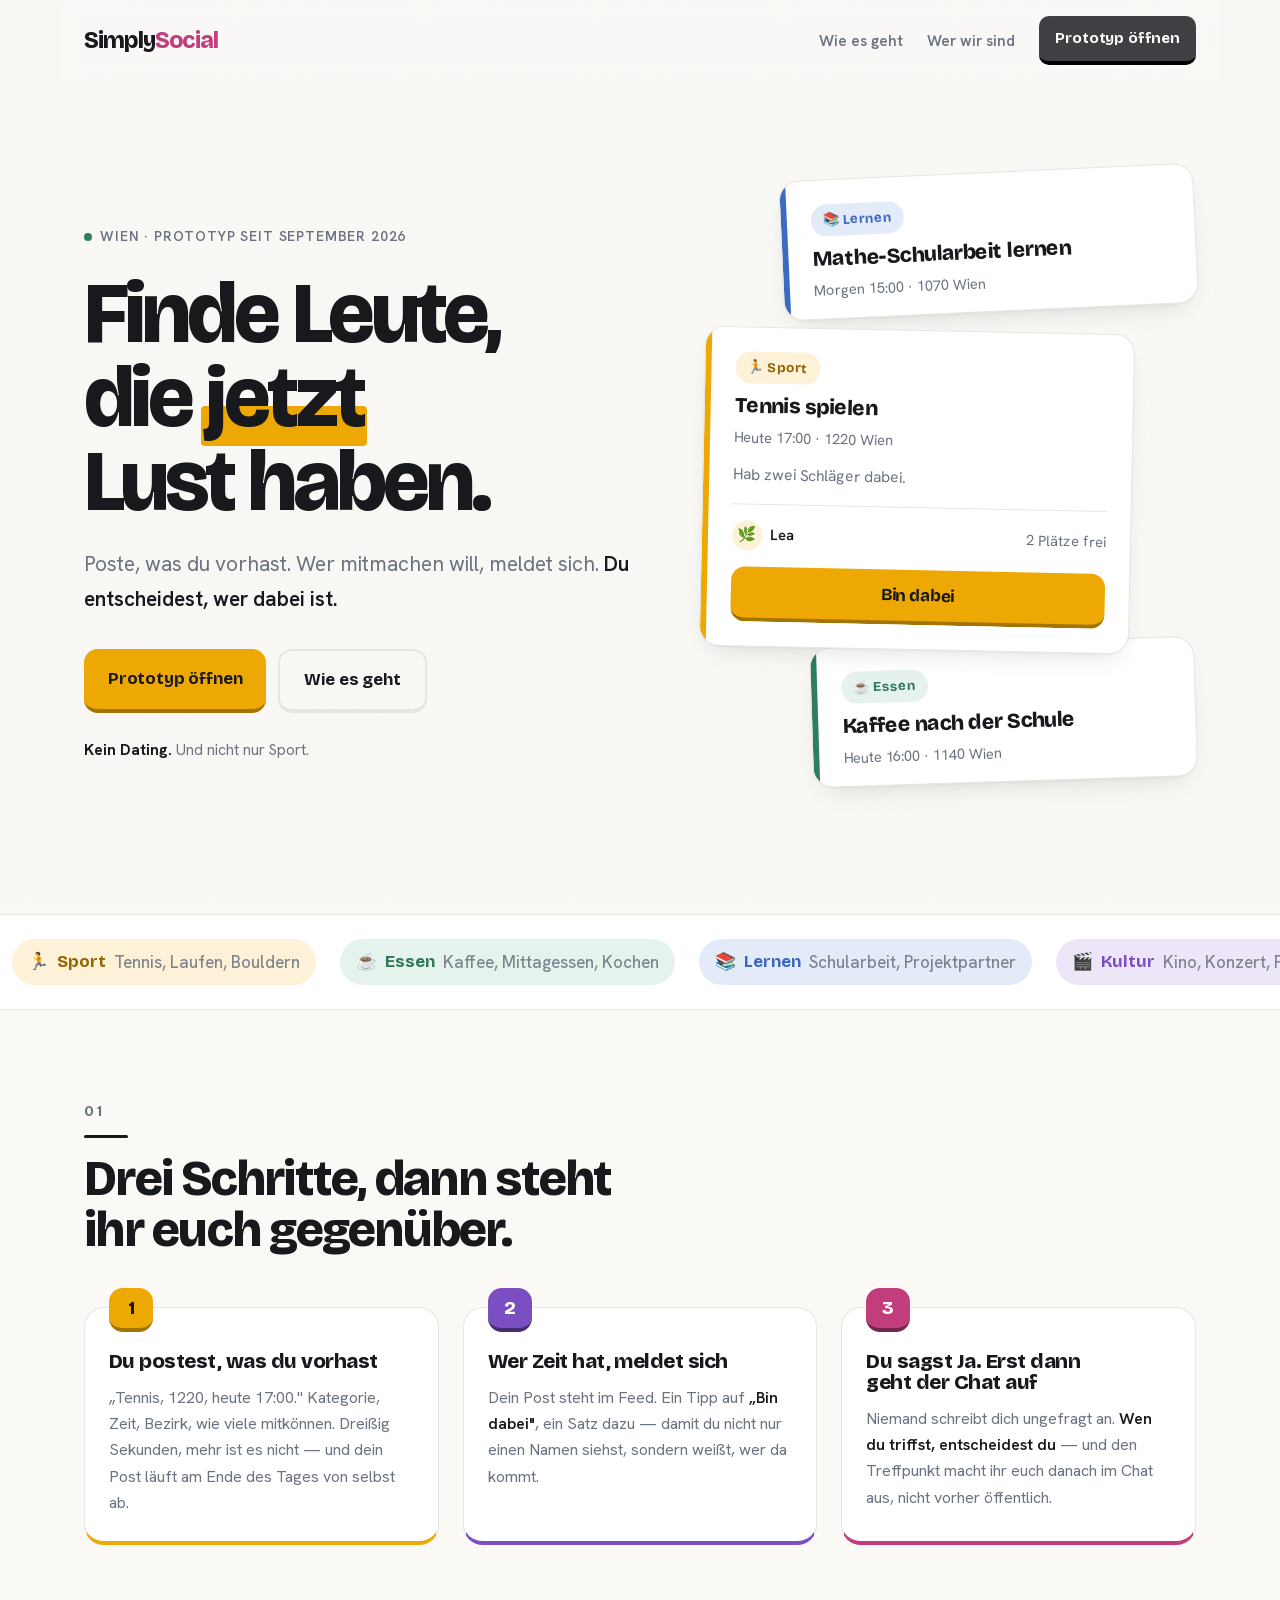
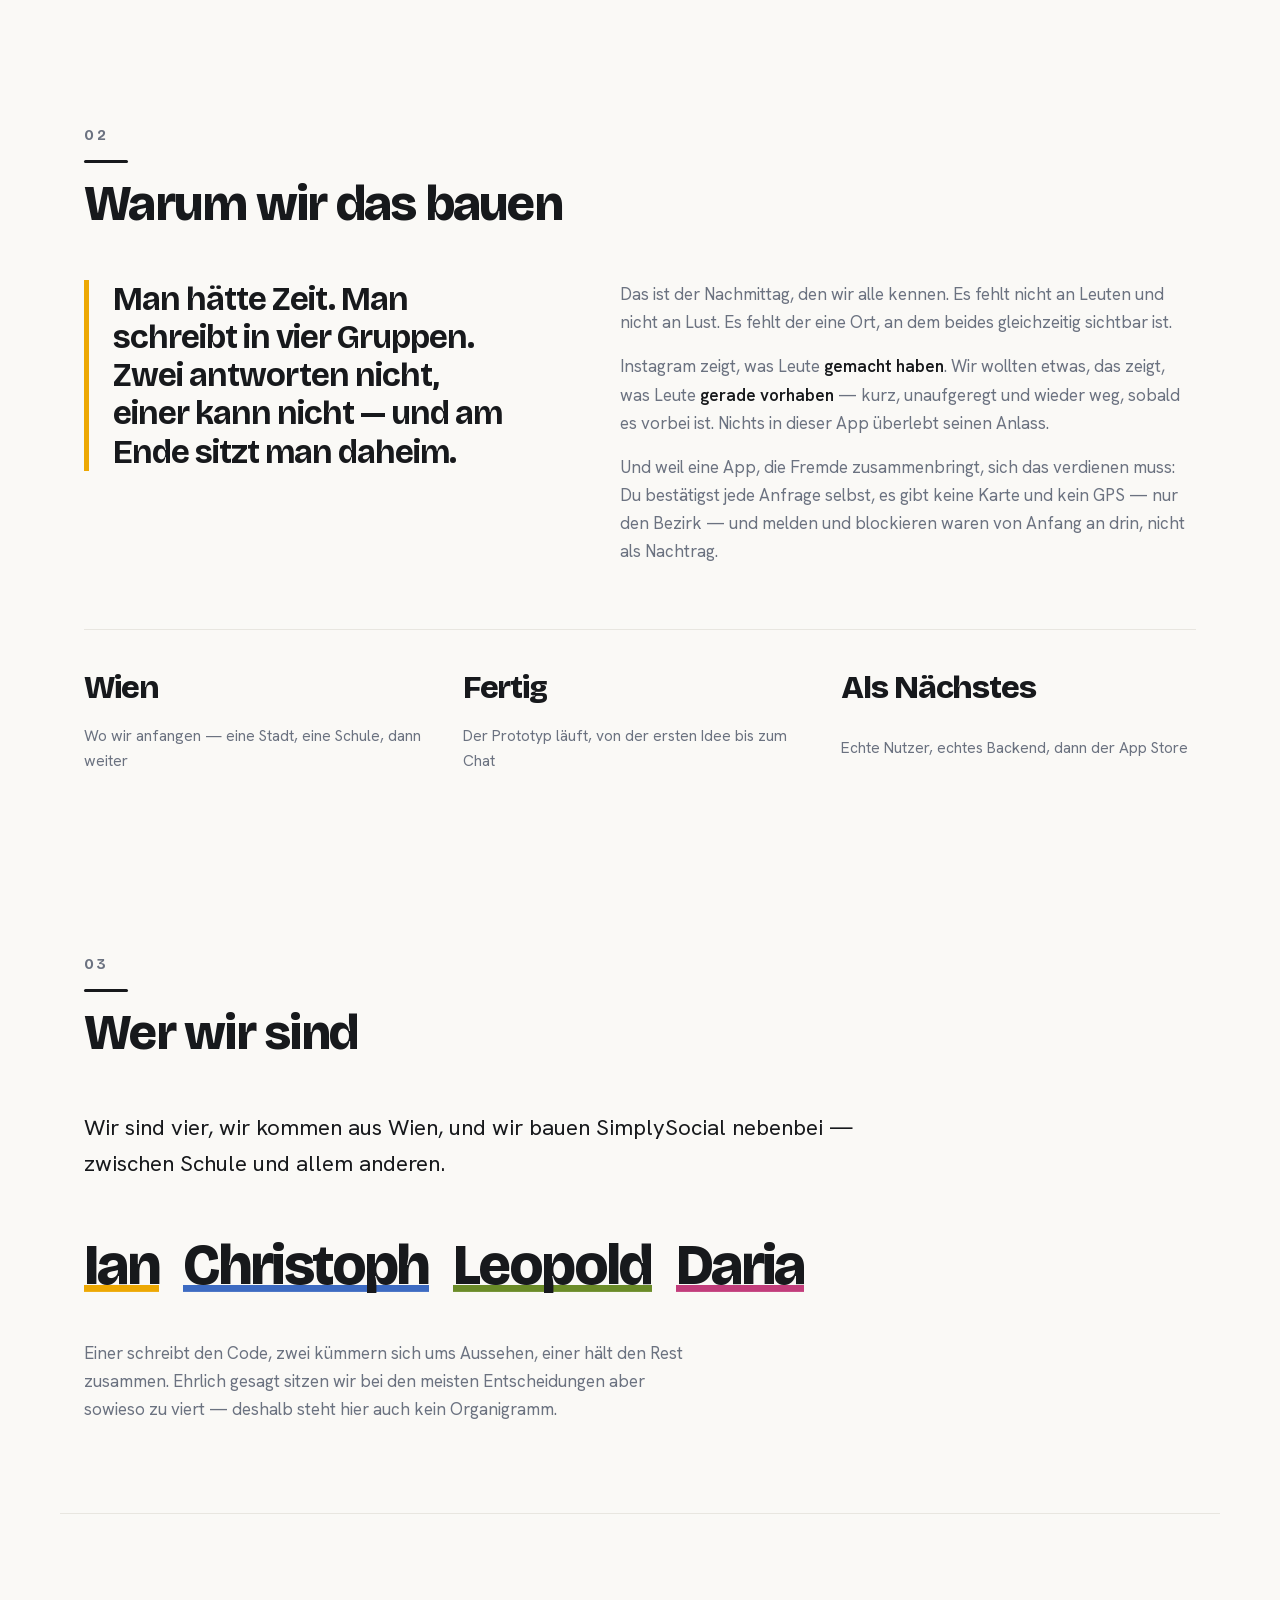
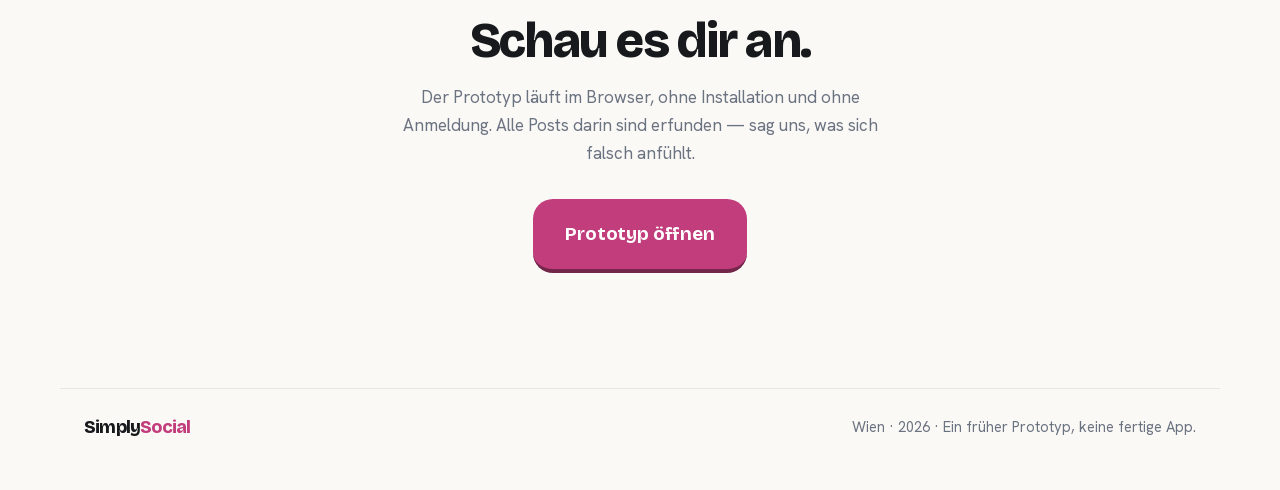
==== index.html @ d856c1b0 "Landing-Page — erste Fassung Kein Build: HTML, CSS, etwas JavaScript. Farben, Radien und der 4px-Tie" ====
<!doctype html>
<html lang="de">
<head>
<meta charset="utf-8">
<meta name="viewport" content="width=device-width, initial-scale=1">
<title>SimplySocial — Finde Leute, die jetzt Lust haben.</title>
<meta name="description" content="Poste, was du vorhast. Wer mitmachen will, meldet sich. Du entscheidest, wer dabei ist. Eine Treff-App für Wien. Kein Dating.">
<meta name="theme-color" content="#FAF9F6">

<meta property="og:type" content="website">
<meta property="og:title" content="SimplySocial — Finde Leute, die jetzt Lust haben.">
<meta property="og:description" content="Poste, was du vorhast. Wer mitmachen will, meldet sich. Du entscheidest, wer dabei ist. Eine Treff-App für Wien.">
<meta property="og:locale" content="de_AT">
<meta name="twitter:card" content="summary_large_image">

<!-- Setzt `.js`, BEVOR das Stylesheet greift. Alles, was sich zum Auftauchen erst
     versteckt, hängt an dieser Klasse — ohne JavaScript bleibt die Seite sichtbar,
     statt weiß zu sein. -->
<script>document.documentElement.className += ' js';</script>

<link rel="stylesheet" href="schriften.css">
<link rel="stylesheet" href="stil.css">
<link rel="preload" href="schriften/BricolageGrotesque-latin-400-800.woff2" as="font" type="font/woff2" crossorigin>
<link rel="preload" href="schriften/HankenGrotesk-latin-400-700.woff2" as="font" type="font/woff2" crossorigin>
<link rel="icon" href="data:image/svg+xml,<svg xmlns='http://www.w3.org/2000/svg' viewBox='0 0 32 32'><rect width='32' height='32' rx='8' fill='%23FAF9F6'/><circle cx='12' cy='16' r='6' fill='%23EDA803'/><circle cx='20' cy='16' r='6' fill='%23C23D7B' fill-opacity='.85'/></svg>">
</head>
<body>

<a class="sprung" href="#inhalt">Zum Inhalt springen</a>

<header class="kopf" id="kopf">
  <a class="wortmarke" href="#" aria-label="SimplySocial, zum Seitenanfang">
    <span class="wm-1">Simply</span><span class="wm-2">Social</span>
  </a>
  <nav class="kopf-nav" aria-label="Hauptnavigation">
    <a href="#ablauf">Wie&nbsp;es&nbsp;geht</a>
    <a href="#wir">Wer&nbsp;wir&nbsp;sind</a>
    <a class="knopf knopf-klein" href="https://ianfhorak-jpg.github.io/simplysocial/" data-farbe="accent">Prototyp öffnen</a>
  </nav>
</header>

<main id="inhalt">

<!-- ══ HERO ═════════════════════════════════════════════════════════════════ -->
<section class="hero">
  <div class="hero-text">
    <p class="augenbraue" data-auf="1">
      <span class="punkt" aria-hidden="true"></span> Wien · Prototyp seit September 2026
    </p>
    <h1 data-auf="2">
      Finde Leute,<br>
      die <em><span>jetzt</span></em><br>
      Lust haben.
    </h1>
    <p class="fuehrung" data-auf="3">
      Poste, was du vorhast. Wer mitmachen will, meldet sich.
      <strong>Du entscheidest, wer dabei ist.</strong>
    </p>
    <div class="hero-knoepfe" data-auf="4">
      <a class="knopf" href="https://ianfhorak-jpg.github.io/simplysocial/" data-farbe="sport">
        Prototyp öffnen
      </a>
      <a class="knopf knopf-leer" href="#ablauf">Wie es geht</a>
    </div>
    <p class="kein-dating" data-auf="5">
      <strong>Kein Dating.</strong> Und nicht nur Sport.
    </p>
  </div>

  <!-- Der Stapel rechts: echte Karten aus der App, nachgebaut.
       Die mittlere ist anfassbar — das ist der Moment, um den die ganze App gebaut ist. -->
  <div class="stapel" data-auf="3" aria-label="Beispiel-Posts aus der App">
    <article class="karte karte-hinten" data-kat="study" aria-hidden="true">
      <span class="streifen"></span>
      <div class="karte-inhalt">
        <span class="pille">📚 Lernen</span>
        <h3>Mathe-Schularbeit lernen</h3>
        <p class="meta">Morgen 15:00 · 1070 Wien</p>
      </div>
    </article>

    <article class="karte karte-mitte" data-kat="sport" id="spiel">
      <span class="streifen"></span>
      <div class="karte-inhalt">
        <span class="pille">🏃 Sport</span>
        <h3>Tennis spielen</h3>
        <p class="meta">Heute 17:00 · 1220 Wien</p>
        <p class="notiz">Hab zwei Schläger dabei.</p>
        <div class="karte-fuss">
          <span class="wer"><span class="avatar">🌿</span> Lea</span>
          <span class="plaetze">2 Plätze frei</span>
        </div>
        <button class="knopf knopf-voll" data-farbe="sport" id="dabei">
          Bin dabei
        </button>
        <p class="verabredet" id="verabredet" hidden>
          <span class="haken">🎉</span> Ihr seid verabredet.
        </p>
      </div>
    </article>

    <article class="karte karte-vorn" data-kat="food" aria-hidden="true">
      <span class="streifen"></span>
      <div class="karte-inhalt">
        <span class="pille">☕ Essen</span>
        <h3>Kaffee nach der Schule</h3>
        <p class="meta">Heute 16:00 · 1140 Wien</p>
      </div>
    </article>
  </div>
</section>

<!-- ══ KATEGORIEN ═══════════════════════════════════════════════════════════ -->
<section class="band" aria-label="Die sechs Kategorien">
  <div class="band-lauf">
    <ul class="band-liste"></ul>
    <ul class="band-liste" aria-hidden="true"></ul>
  </div>
</section>

<!-- ══ ABLAUF ═══════════════════════════════════════════════════════════════ -->
<section class="abschnitt" id="ablauf">
  <p class="nummer">01</p>
  <h2 class="reveal">Drei Schritte, dann steht ihr euch gegenüber.</h2>

  <ol class="schritte">
    <li class="schritt reveal" data-kat="sport">
      <span class="schritt-zahl">1</span>
      <h3>Du postest, was du vorhast</h3>
      <p>
        „Tennis, 1220, heute 17:00." Kategorie, Zeit, Bezirk, wie viele mitkönnen.
        Dreißig Sekunden, mehr ist es nicht — und dein Post läuft am Ende des Tages
        von selbst ab.
      </p>
    </li>
    <li class="schritt reveal" data-kat="culture">
      <span class="schritt-zahl">2</span>
      <h3>Wer Zeit hat, meldet sich</h3>
      <p>
        Dein Post steht im Feed. Ein Tipp auf <strong>„Bin dabei"</strong>, ein Satz
        dazu — damit du nicht nur einen Namen siehst, sondern weißt, wer da kommt.
      </p>
    </li>
    <li class="schritt reveal" data-kat="creative">
      <span class="schritt-zahl">3</span>
      <h3>Du sagst Ja. Erst dann geht der Chat auf</h3>
      <p>
        Niemand schreibt dich ungefragt an. <strong>Wen du triffst, entscheidest du</strong> —
        und den Treffpunkt macht ihr euch danach im Chat aus, nicht vorher öffentlich.
      </p>
    </li>
  </ol>
</section>

<!-- ══ WARUM ════════════════════════════════════════════════════════════════ -->
<section class="abschnitt abschnitt-warum" id="warum">
  <p class="nummer">02</p>
  <h2 class="reveal">Warum wir das bauen</h2>

  <div class="warum-raster">
    <blockquote class="zitat reveal">
      Man hätte Zeit. Man schreibt in vier Gruppen. Zwei antworten nicht, einer kann
      nicht — und am Ende sitzt man daheim.
    </blockquote>
    <div class="warum-text reveal">
      <p>
        Das ist der Nachmittag, den wir alle kennen. Es fehlt nicht an Leuten und
        nicht an Lust. Es fehlt der eine Ort, an dem beides gleichzeitig sichtbar ist.
      </p>
      <p>
        Instagram zeigt, was Leute <em>gemacht haben</em>. Wir wollten etwas, das zeigt,
        was Leute <em>gerade vorhaben</em> — kurz, unaufgeregt und wieder weg, sobald es
        vorbei ist. Nichts in dieser App überlebt seinen Anlass.
      </p>
      <p>
        Und weil eine App, die Fremde zusammenbringt, sich das verdienen muss:
        Du bestätigst jede Anfrage selbst, es gibt keine Karte und kein GPS —
        nur den Bezirk — und melden und blockieren waren von Anfang an drin,
        nicht als Nachtrag.
      </p>
    </div>
  </div>

  <ul class="stand">
    <li class="reveal"><span class="stand-wert">Wien</span><span class="stand-was">Wo wir anfangen — eine Stadt, eine Schule, dann weiter</span></li>
    <li class="reveal"><span class="stand-wert">Fertig</span><span class="stand-was">Der Prototyp läuft, von der ersten Idee bis zum Chat</span></li>
    <li class="reveal"><span class="stand-wert">Als&nbsp;Nächstes</span><span class="stand-was">Echte Nutzer, echtes Backend, dann der App&nbsp;Store</span></li>
  </ul>
</section>

<!-- ══ WIR ══════════════════════════════════════════════════════════════════ -->
<section class="abschnitt" id="wir">
  <p class="nummer">03</p>
  <h2 class="reveal">Wer wir sind</h2>

  <p class="wir-satz reveal">
    Wir sind vier, wir kommen aus Wien, und wir bauen SimplySocial nebenbei —
    zwischen Schule und allem anderen.
  </p>

  <ul class="namen">
    <li class="reveal" data-kat="sport"><span>Ian</span></li>
    <li class="reveal" data-kat="study"><span>Christoph</span></li>
    <li class="reveal" data-kat="outdoor"><span>Leopold</span></li>
    <li class="reveal" data-kat="creative"><span>Daria</span></li>
  </ul>

  <p class="wir-nach reveal">
    Einer schreibt den Code, zwei kümmern sich ums Aussehen, einer hält den Rest
    zusammen. Ehrlich gesagt sitzen wir bei den meisten Entscheidungen aber sowieso
    zu viert — deshalb steht hier auch kein Organigramm.
  </p>
</section>

<!-- ══ SCHLUSS ══════════════════════════════════════════════════════════════ -->
<section class="schluss">
  <h2 class="reveal">Schau es dir an.</h2>
  <p class="reveal">
    Der Prototyp läuft im Browser, ohne Installation und ohne Anmeldung.
    Alle Posts darin sind erfunden — sag uns, was sich falsch anfühlt.
  </p>
  <a class="knopf knopf-gross reveal" href="https://ianfhorak-jpg.github.io/simplysocial/" data-farbe="creative">
    Prototyp öffnen
  </a>
</section>

</main>

<footer class="fuss">
  <span class="wortmarke wortmarke-klein">
    <span class="wm-1">Simply</span><span class="wm-2">Social</span>
  </span>
  <p>Wien · 2026 · Ein früher Prototyp, keine fertige App.</p>
</footer>

<div class="konfetti-buehne" id="konfetti" aria-hidden="true"></div>

<script src="seite.js"></script>
</body>
</html>
---- schriften.css ----
/* Selbst gehostet, nicht von Google geladen.
   Wer Google Fonts direkt einbindet, schickt die IP-Adresse jedes Besuchers an
   Google. In der EU ist das ein DSGVO-Problem (LG München, Urteil 2022) — und
   ausgerechnet dieses Projekt führt die DSGVO als offenen Punkt
   (_FUER_IAN/OFFENE_SACHEN.md, Punkt 1). Es wäre schräg, auf der Seite, die das
   Projekt vorstellt, dagegen zu verstoßen.

   Beides Variable Fonts: EINE Datei deckt alle Gewichte von 400 bis 800 ab.
   Vier statische Schnitte wären mehr Bytes und mehr Anfragen.
   Erzeugt aus der Google-Fonts-API, nur latin + latin-ext. */

/* latin-ext */
@font-face {
  font-family: 'Bricolage Grotesque';
  font-style: normal;
  font-weight: 400 800;
  font-stretch: 100%;
  font-display: swap;
  src: url(schriften/BricolageGrotesque-latin-ext-400-800.woff2) format('woff2');
  unicode-range: U+0100-02BA, U+02BD-02C5, U+02C7-02CC, U+02CE-02D7, U+02DD-02FF, U+0304, U+0308, U+0329, U+1D00-1DBF, U+1E00-1E9F, U+1EF2-1EFF, U+2020, U+20A0-20AB, U+20AD-20C0, U+2113, U+2C60-2C7F, U+A720-A7FF;
}

/* latin */
@font-face {
  font-family: 'Bricolage Grotesque';
  font-style: normal;
  font-weight: 400 800;
  font-stretch: 100%;
  font-display: swap;
  src: url(schriften/BricolageGrotesque-latin-400-800.woff2) format('woff2');
  unicode-range: U+0000-00FF, U+0131, U+0152-0153, U+02BB-02BC, U+02C6, U+02DA, U+02DC, U+0304, U+0308, U+0329, U+2000-206F, U+20AC, U+2122, U+2191, U+2193, U+2212, U+2215, U+FEFF, U+FFFD;
}

/* latin-ext */
@font-face {
  font-family: 'Hanken Grotesk';
  font-style: normal;
  font-weight: 400 700;
  font-display: swap;
  src: url(schriften/HankenGrotesk-latin-ext-400-700.woff2) format('woff2');
  unicode-range: U+0100-02BA, U+02BD-02C5, U+02C7-02CC, U+02CE-02D7, U+02DD-02FF, U+0304, U+0308, U+0329, U+1D00-1DBF, U+1E00-1E9F, U+1EF2-1EFF, U+2020, U+20A0-20AB, U+20AD-20C0, U+2113, U+2C60-2C7F, U+A720-A7FF;
}

/* latin */
@font-face {
  font-family: 'Hanken Grotesk';
  font-style: normal;
  font-weight: 400 700;
  font-display: swap;
  src: url(schriften/HankenGrotesk-latin-400-700.woff2) format('woff2');
  unicode-range: U+0000-00FF, U+0131, U+0152-0153, U+02BB-02BC, U+02C6, U+02DA, U+02DC, U+0304, U+0308, U+0329, U+2000-206F, U+20AC, U+2122, U+2191, U+2193, U+2212, U+2215, U+FEFF, U+FFFD;
}
---- stil.css ----
/* ═══════════════════════════════════════════════════════════════════════════
   SimplySocial — Landing-Page

   Die Werte hier sind nicht neu erfunden, sondern aus der App übernommen:
   simplysocial/src/theme/colors.ts, spacing.ts und der Konstante DEPTH.
   Wenn dort etwas umgestellt wird, gehört es hier nachgezogen — sonst driften
   Seite und App auseinander, und man merkt es erst, wenn beides nebeneinander
   auf einem Schirm liegt.

   Die einzige bewusste Abweichung ist die Schrift: Die App benutzt die
   Systemschrift (Platzhalter, siehe theme/type.ts), die Seite eine echte
   Display-Schrift. Wenn die App eine bekommt, ist Bricolage Grotesque der
   naheliegende Kandidat — dann stimmt auch das wieder überein.
   ═══════════════════════════════════════════════════════════════════════════ */

:root {
  /* Grundfläche — theme/colors.ts */
  --bg:       #FAF9F6;   /* Papierweiß, nicht Reinweiß */
  --surface:  #FFFFFF;
  --ink:      #17191C;
  --ink-soft: #6B7280;
  --line:     #E8E6E0;

  /* Neutrale Aktionsfarbe */
  --accent-base: #3E4043;
  --accent-deep: #000000;

  /* Abstände — theme/spacing.ts, alles ein Vielfaches von 4 */
  --xs: 4px;  --sm: 8px;  --md: 12px; --lg: 16px;
  --xl: 24px; --xxl: 32px; --xxxl: 48px;

  /* Radien */
  --r-sm: 10px; --r-md: 14px; --r-lg: 20px; --r-xl: 28px; --r-pill: 999px;

  /* Die Signatur der App: der harte Rand unten am Knopf */
  --tiefe: 4px;

  --breite: 1160px;
  --mass: 62ch;               /* Lesebreite für Fließtext */

  --display: 'Bricolage Grotesque', 'Trebuchet MS', sans-serif;
  --body: 'Hanken Grotesk', 'Segoe UI', sans-serif;

  --ease: cubic-bezier(.2, .7, .3, 1);
}

/* Die sechs Kategoriefarben. Fünf Werte je Farbe, exakt wie in der App:
   base (Fläche) · soft (helle Pille) · deep (Umriss + Tiefenrand) ·
   onBase / onSoft (die Textfarben darauf, gemessen auf mindestens 4,5:1). */
[data-kat="sport"],    [data-farbe="sport"]    { --base:#EDA803; --soft:#FDF2D8; --deep:#A47402; --on-base:#17191C; --on-soft:#916602; }
[data-kat="food"],     [data-farbe="food"]     { --base:#2E7D5B; --soft:#E6F2EC; --deep:#1B4A36; --on-base:#FFFFFF; --on-soft:#2D7958; }
[data-kat="study"],    [data-farbe="study"]    { --base:#3D6BC2; --soft:#E4EBF8; --deep:#243F72; --on-base:#FFFFFF; --on-soft:#3B68BC; }
[data-kat="culture"],  [data-farbe="culture"]  { --base:#7B4FC2; --soft:#EDE6F8; --deep:#462D6F; --on-base:#FFFFFF; --on-soft:#7B4FC2; }
[data-kat="outdoor"],  [data-farbe="outdoor"]  { --base:#6B8C28; --soft:#EEF4E0; --deep:#435819; --on-base:#FFFFFF; --on-soft:#5B7722; }
[data-kat="creative"], [data-farbe="creative"] { --base:#C23D7B; --soft:#F8E4EF; --deep:#74254A; --on-base:#FFFFFF; --on-soft:#B63974; }
[data-farbe="accent"]                          { --base:#3E4043; --soft:#EFEEEA; --deep:#000000; --on-base:#FFFFFF; --on-soft:#3E4043; }

/* ── Grundlage ───────────────────────────────────────────────────────────── */

*, *::before, *::after { box-sizing: border-box; }

html { -webkit-text-size-adjust: 100%; scroll-behavior: smooth; }
@media (prefers-reduced-motion: reduce) { html { scroll-behavior: auto; } }

body {
  margin: 0;
  background: var(--bg);
  color: var(--ink);
  font-family: var(--body);
  font-size: 17px;
  line-height: 1.65;
  font-weight: 400;
  -webkit-font-smoothing: antialiased;
  overflow-x: hidden;
}

/* Papierkorn. Die App nennt ihren Hintergrund „Papierweiß, nicht Reinweiß:
   nimmt dem Screen die Härte" — am großen Schirm braucht es dafür etwas mehr
   als nur den Farbwert, sonst ist es einfach eine helle Fläche. */
body::before {
  content: '';
  position: fixed;
  inset: 0;
  z-index: 1;
  pointer-events: none;
  opacity: .045;
  background-image: url("data:image/svg+xml,%3Csvg xmlns='http://www.w3.org/2000/svg' width='180' height='180'%3E%3Cfilter id='n'%3E%3CfeTurbulence type='fractalNoise' baseFrequency='.85' numOctaves='3'/%3E%3C/filter%3E%3Crect width='180' height='180' filter='url(%23n)'/%3E%3C/svg%3E");
}

h1, h2, h3 {
  font-family: var(--display);
  font-weight: 800;
  letter-spacing: -.035em;
  line-height: 1.02;
  margin: 0;
  text-wrap: balance;
}
p { margin: 0; }
a { color: inherit; }

::selection { background: #FDF2D8; color: var(--ink); }

:focus-visible {
  outline: 3px solid var(--ink);
  outline-offset: 3px;
  border-radius: var(--xs);
}

.sprung {
  position: absolute; left: var(--lg); top: -100px; z-index: 100;
  background: var(--ink); color: var(--bg);
  padding: var(--md) var(--lg); border-radius: var(--r-md);
  font-family: var(--display); font-weight: 700; text-decoration: none;
  transition: top .2s var(--ease);
}
.sprung:focus { top: var(--lg); }

/* ── Der Knopf mit Tiefe ─────────────────────────────────────────────────────
   Die Signatur der App. Beim Drücken wandert er um genau die Randstärke nach
   unten und der Rand verschwindet — dadurch wirkt er körperlich heruntergedrückt
   statt nur eingefärbt. `deep` liegt mindestens 2,0:1 gegen `base`, sonst sieht
   man die Tiefe gar nicht. */

.knopf {
  --f-base: var(--base, var(--accent-base));
  --f-deep: var(--deep, var(--accent-deep));
  display: inline-flex;
  align-items: center;
  justify-content: center;
  gap: var(--sm);
  padding: 15px var(--xl);
  background: var(--f-base);
  color: var(--on-base, #fff);
  border: 0;
  border-bottom: var(--tiefe) solid var(--f-deep);
  border-radius: var(--r-md);
  font-family: var(--display);
  font-size: 1.0625rem;
  font-weight: 700;
  letter-spacing: -.01em;
  text-decoration: none;
  cursor: pointer;
  transition: transform .12s var(--ease), border-bottom-width .12s var(--ease), filter .18s var(--ease);
}
.knopf:hover { filter: brightness(1.06); }
.knopf:active {
  transform: translateY(var(--tiefe));
  border-bottom-width: 0;
}

.knopf-klein { padding: 10px var(--lg); font-size: .95rem; border-radius: var(--r-sm); }
.knopf-gross { padding: 19px var(--xxl); font-size: 1.2rem; border-radius: var(--r-lg); }

/* Der zweite Knopf hat keine Fläche — sonst kämpfen zwei volle Knöpfe
   nebeneinander um dieselbe Aufmerksamkeit und man klickt keinen. */
.knopf-leer {
  background: transparent;
  color: var(--ink);
  border: 2px solid var(--line);
  border-bottom: var(--tiefe) solid var(--line);
}
.knopf-leer:hover { border-color: var(--ink-soft); border-bottom-color: var(--ink-soft); filter: none; }

/* ── Kopf ────────────────────────────────────────────────────────────────── */

.kopf {
  position: sticky; top: 0; z-index: 20;
  display: flex; align-items: center; justify-content: space-between; gap: var(--lg);
  max-width: var(--breite); margin: 0 auto;
  padding: var(--lg) var(--xl);
  background: color-mix(in srgb, var(--bg) 88%, transparent);
  backdrop-filter: blur(10px);
  border-bottom: 1px solid transparent;
  transition: border-color .25s var(--ease);
}
.kopf.geklebt { border-bottom-color: var(--line); }

.wortmarke {
  font-family: var(--display);
  font-weight: 800;
  font-size: 1.45rem;
  letter-spacing: -.045em;
  text-decoration: none;
  white-space: nowrap;
}
.wm-1 { color: var(--ink); }
.wm-2 { color: #C23D7B; }

.kopf-nav { display: flex; align-items: center; gap: var(--xl); }
.kopf-nav > a:not(.knopf) {
  font-weight: 600; font-size: .97rem; text-decoration: none; color: var(--ink-soft);
  transition: color .18s var(--ease);
}
.kopf-nav > a:not(.knopf):hover { color: var(--ink); }
@media (max-width: 700px) { .kopf-nav > a:not(.knopf) { display: none; } }

/* ── Hero ────────────────────────────────────────────────────────────────── */

.hero {
  position: relative; z-index: 2;
  max-width: var(--breite); margin: 0 auto;
  padding: clamp(var(--xxl), 7vw, 96px) var(--xl) clamp(64px, 8vw, 120px);
  display: grid;
  grid-template-columns: minmax(0, 1.05fr) minmax(0, .95fr);
  gap: clamp(var(--xxl), 6vw, 72px);
  align-items: center;
}
@media (max-width: 940px) { .hero { grid-template-columns: 1fr; } }

.augenbraue {
  display: inline-flex; align-items: center; gap: var(--sm);
  font-size: .87rem; font-weight: 600; letter-spacing: .06em; text-transform: uppercase;
  color: var(--ink-soft);
  margin-bottom: var(--xl);
}
.punkt {
  width: 8px; height: 8px; border-radius: var(--r-pill); background: #2E7D5B;
  box-shadow: 0 0 0 0 rgba(46,125,91,.55);
  animation: puls 2.6s ease-out infinite;
}
@keyframes puls {
  0%   { box-shadow: 0 0 0 0 rgba(46,125,91,.5); }
  70%  { box-shadow: 0 0 0 9px rgba(46,125,91,0); }
  100% { box-shadow: 0 0 0 0 rgba(46,125,91,0); }
}

.hero h1 {
  font-size: clamp(2.9rem, 8.2vw, 5.4rem);
  line-height: .97;
  letter-spacing: -.045em;
  margin-bottom: var(--xl);
}
/* Das „jetzt" ist das Wort, um das sich die ganze App dreht — es bekommt als
   einziges eine Auszeichnung, und zwar den gelben Marker der Kategorie Sport. */
.hero h1 em {
  font-style: normal;
  position: relative;
  white-space: nowrap;
}
.hero h1 em > span { position: relative; z-index: 1; }
.hero h1 em::after {
  content: '';
  position: absolute; left: -.05em; right: -.05em; bottom: .04em;
  height: .46em;
  background: #EDA803;
  border-radius: 4px;
  transform: scaleX(0);
  transform-origin: left;
  animation: marker .75s var(--ease) 1.05s forwards;
}
@keyframes marker { to { transform: scaleX(1); } }

.fuehrung {
  font-size: clamp(1.1rem, 1.9vw, 1.32rem);
  color: var(--ink-soft);
  max-width: 46ch;
  margin-bottom: var(--xxl);
}
.fuehrung strong { color: var(--ink); font-weight: 600; }

.hero-knoepfe { display: flex; flex-wrap: wrap; gap: var(--md); margin-bottom: var(--xl); }

.kein-dating { font-size: .97rem; color: var(--ink-soft); }
.kein-dating strong { color: var(--ink); font-weight: 700; }

/* ── Der Kartenstapel ────────────────────────────────────────────────────── */

.stapel { position: relative; min-height: 480px; }
@media (max-width: 940px) { .stapel { min-height: 0; } }

.karte {
  display: flex;
  background: var(--surface);
  border: 1px solid var(--line);
  border-radius: var(--r-lg);
  overflow: hidden;
  box-shadow: 0 1px 2px rgba(23,25,28,.04), 0 12px 28px -14px rgba(23,25,28,.18);
}
/* Der Farbstreifen links ist das EINZIGE, was die Kategorie an der Karte
   einfärbt — genau wie in der App. Eine ganz eingefärbte Karte gäbe bei
   mehreren untereinander einen Flickenteppich. */
.streifen { width: 6px; flex: 0 0 6px; background: var(--base); }
.karte-inhalt { flex: 1; min-width: 0; padding: var(--xl); }

.pille {
  display: inline-block;
  padding: 5px var(--md);
  background: var(--soft);
  color: var(--on-soft);
  border-radius: var(--r-pill);
  font-family: var(--display);
  font-size: .84rem;
  font-weight: 700;
  margin-bottom: var(--md);
}
.karte h3 { font-size: 1.32rem; letter-spacing: -.025em; margin-bottom: var(--sm); }
.karte .meta { font-size: .92rem; color: var(--ink-soft); }
.karte .notiz { font-size: .97rem; color: var(--ink-soft); margin-top: var(--md); }

.karte-fuss {
  display: flex; align-items: center; justify-content: space-between; gap: var(--md);
  margin-top: var(--lg); padding-top: var(--lg);
  border-top: 1px solid var(--line);
  font-size: .92rem;
}
.wer { display: inline-flex; align-items: center; gap: var(--sm); font-weight: 600; }
.avatar {
  display: inline-grid; place-items: center;
  width: 30px; height: 30px; border-radius: var(--r-pill);
  background: var(--soft); font-size: .95rem;
}
.plaetze { color: var(--ink-soft); }

.knopf-voll { width: 100%; margin-top: var(--lg); }

.verabredet {
  margin-top: var(--lg);
  padding: var(--md) var(--lg);
  background: var(--soft);
  color: var(--on-soft);
  border-radius: var(--r-md);
  font-family: var(--display);
  font-weight: 700;
  text-align: center;
  animation: auftauchen .45s var(--ease) both;
}
.haken { font-style: normal; }

/* Der Fächer. Auf schmalen Schirmen fällt er weg — dort steht nur die Karte,
   die man anfassen kann. Drei gestapelte Karten am Handy sind Deko, die scrollt. */
/* Der Fächer. Die beiden Nebenkarten sind Deko — aber Deko, die man LESEN können
   muss, sonst wirkt sie wie ein Darstellungsfehler. Deshalb sind sie so gesetzt,
   dass ihr Titel VOLLSTÄNDIG über bzw. unter der Hauptkarte steht und nur ihr
   unterer bzw. oberer Rand dahinter verschwindet. Beim ersten Versuch lagen sie
   übereinander und die Überschrift „Mathe-Schularbeit lernen" war mittendurch
   geschnitten — im Browser sofort zu sehen, im Code nicht. */
@media (min-width: 941px) {
  .stapel { min-height: 640px; }
  .karte-hinten, .karte-mitte, .karte-vorn { position: absolute; }
  .karte-hinten {
    top: 0; left: 16%; right: 0;
    transform: rotate(-2.6deg);
    z-index: 1;
  }
  .karte-mitte { top: 158px; left: 0; right: 13%; transform: rotate(1.2deg); z-index: 3; }
  /* 470px ist gemessen, nicht geschätzt: Die Mittelkarte endet 486px unter der
     Oberkante des Stapels, und die Pille der vorderen Karte sitzt 34px unter deren
     Oberkante. Alles darüber schneidet sie an — eine halbe Pille sieht kaputt aus. */
  .karte-vorn {
    top: 470px; left: 22%; right: 0;
    transform: rotate(-1.8deg);
    z-index: 2;
  }
  .karte-hinten, .karte-vorn { transition: transform .5s var(--ease); }
  .karte-hinten .karte-inhalt, .karte-vorn .karte-inhalt { padding-bottom: var(--lg); }
  .stapel:hover .karte-hinten { transform: rotate(-4deg) translateY(-10px); }
  .stapel:hover .karte-vorn   { transform: rotate(-3deg) translateY(10px); }
}
@media (max-width: 940px) {
  .karte-hinten, .karte-vorn { display: none; }
  .karte-mitte { max-width: 460px; }
}

/* ── Das Farbband ────────────────────────────────────────────────────────── */

.band {
  position: relative; z-index: 2;
  border-top: 1px solid var(--line);
  border-bottom: 1px solid var(--line);
  background: var(--surface);
  padding: var(--xl) 0;
  overflow: hidden;
  --lauf: 46s;
}
.band-lauf { display: flex; width: max-content; animation: lauf var(--lauf) linear infinite; }
.band:hover .band-lauf { animation-play-state: paused; }
@keyframes lauf { to { transform: translateX(-50%); } }

.band-liste {
  display: flex; align-items: center; gap: var(--xl);
  list-style: none; margin: 0; padding: 0 calc(var(--xl) / 2);
}
.band-liste li {
  display: inline-flex; align-items: center; gap: var(--sm);
  padding: 9px var(--lg);
  background: var(--soft);
  color: var(--on-soft);
  border-radius: var(--r-pill);
  font-family: var(--display);
  font-weight: 700;
  white-space: nowrap;
}
.band-liste .beispiel {
  font-family: var(--body); font-weight: 500; color: var(--ink-soft); opacity: .85;
}

/* ── Abschnitte ──────────────────────────────────────────────────────────── */

.abschnitt {
  position: relative; z-index: 2;
  max-width: var(--breite); margin: 0 auto;
  /* 11vw waren am 1440er-Schirm 140px oben UND unten — zwischen zwei Abschnitten
     also 280px Nichts. Großzügig ist gut, leer ist etwas anderes; im Browser sah es
     aus, als fehle dort etwas. */
  padding: clamp(56px, 7vw, 100px) var(--xl);
}

.nummer {
  font-family: var(--display);
  font-size: .9rem; font-weight: 700; letter-spacing: .18em;
  color: var(--ink-soft);
  margin-bottom: var(--lg);
}
.nummer::after {
  content: ''; display: block; width: 44px; height: 3px;
  background: var(--ink); margin-top: var(--md); border-radius: 2px;
}

.abschnitt > h2, .schluss h2 {
  font-size: clamp(2rem, 4.6vw, 3.1rem);
  max-width: 20ch;
  margin-bottom: clamp(var(--xxl), 4vw, 56px);
}

/* Schritte */
.schritte { list-style: none; margin: 0; padding: 0; display: grid; gap: var(--xl); grid-template-columns: repeat(3, 1fr); }
@media (max-width: 880px) { .schritte { grid-template-columns: 1fr; } }

.schritt {
  position: relative;
  padding: var(--xxl) var(--xl) var(--xl);
  background: var(--surface);
  border: 1px solid var(--line);
  border-bottom: var(--tiefe) solid var(--base);
  border-radius: var(--r-lg);
  transition: transform .3s var(--ease), box-shadow .3s var(--ease);
}
.schritt:hover { transform: translateY(-4px); box-shadow: 0 18px 34px -22px rgba(23,25,28,.3); }
.schritt-zahl {
  position: absolute; top: calc(var(--xl) * -1 + 4px); left: var(--xl);
  display: grid; place-items: center;
  width: 44px; height: 44px;
  background: var(--base); color: var(--on-base);
  border-bottom: var(--tiefe) solid var(--deep);
  border-radius: var(--r-md);
  font-family: var(--display); font-size: 1.15rem; font-weight: 800;
}
.schritt h3 { font-size: 1.28rem; margin: var(--md) 0 var(--md); letter-spacing: -.025em; }
.schritt p { color: var(--ink-soft); font-size: 1rem; }
.schritt strong { color: var(--ink); font-weight: 600; }

/* Warum */
.warum-raster {
  display: grid; grid-template-columns: minmax(0, .9fr) minmax(0, 1.1fr);
  gap: clamp(var(--xxl), 5vw, 64px);
  align-items: start;
}
@media (max-width: 880px) { .warum-raster { grid-template-columns: 1fr; } }

.zitat {
  margin: 0;
  font-family: var(--display);
  font-size: clamp(1.5rem, 3vw, 2.05rem);
  font-weight: 700;
  line-height: 1.16;
  letter-spacing: -.03em;
  padding-left: var(--xl);
  border-left: 5px solid #EDA803;
  text-wrap: balance;
}
.warum-text { display: grid; gap: var(--lg); max-width: var(--mass); color: var(--ink-soft); }
.warum-text em { color: var(--ink); font-style: normal; font-weight: 600; }

.stand {
  list-style: none; margin: clamp(var(--xxl), 5vw, 64px) 0 0; padding: 0;
  display: grid; grid-template-columns: repeat(3, 1fr); gap: var(--xl);
  border-top: 1px solid var(--line); padding-top: var(--xxl);
}
@media (max-width: 760px) { .stand { grid-template-columns: 1fr; gap: var(--xxl); } }
.stand li { display: grid; gap: var(--sm); }
.stand-wert {
  font-family: var(--display); font-size: clamp(1.5rem, 3vw, 2rem);
  font-weight: 800; letter-spacing: -.035em;
}
.stand-was { font-size: .97rem; color: var(--ink-soft); }

/* Wir */
.wir-satz { font-size: clamp(1.15rem, 2.2vw, 1.4rem); max-width: var(--mass); margin-bottom: clamp(var(--xxl), 4vw, 56px); }

.namen {
  list-style: none; margin: 0 0 clamp(var(--xl), 3.5vw, 44px); padding: 0;
  display: flex; flex-wrap: wrap; gap: var(--md) var(--xl);
}
.namen li {
  font-family: var(--display);
  font-size: clamp(2rem, 6.5vw, 3.6rem);
  font-weight: 800;
  letter-spacing: -.045em;
  line-height: 1.05;
}
/* Jeder Name bekommt eine der Kategoriefarben — nicht als Rolle, sondern damit
   die vier zusammen dieselbe Palette ergeben wie der Feed. */
.namen li span {
  position: relative;
  background-image: linear-gradient(var(--base), var(--base));
  background-repeat: no-repeat;
  background-position: 0 88%;
  background-size: 100% .12em;
  transition: background-size .5s var(--ease);
}
.js .namen li span { background-size: 0% .12em; }
.js .namen li.sichtbar span { background-size: 100% .12em; }

.wir-nach { color: var(--ink-soft); max-width: var(--mass); }

/* Schluss */
.schluss {
  position: relative; z-index: 2;
  max-width: var(--breite); margin: 0 auto;
  padding: clamp(64px, 8vw, 112px) var(--xl) clamp(72px, 9vw, 120px);
  text-align: center;
  border-top: 1px solid var(--line);
}
.schluss h2 { max-width: none; margin: 0 auto var(--lg); }
.schluss p { color: var(--ink-soft); max-width: 48ch; margin: 0 auto var(--xxl); }

/* Fuß */
.fuss {
  position: relative; z-index: 2;
  max-width: var(--breite); margin: 0 auto;
  padding: var(--xl) var(--xl) var(--xxxl);
  display: flex; flex-wrap: wrap; align-items: center; justify-content: space-between;
  gap: var(--md);
  border-top: 1px solid var(--line);
  font-size: .92rem; color: var(--ink-soft);
}
.wortmarke-klein { font-size: 1.1rem; }

/* ── Bewegung ────────────────────────────────────────────────────────────────
   Zwei Sorten: der gestaffelte Auftritt beim Laden (data-auf) und das Auftauchen
   beim Scrollen (.reveal). Beides schiebt nur ein paar Pixel und blendet auf —
   eine Seite, auf der alles hereinfliegt, liest sich wie eine Vorlage. */

@keyframes auftauchen { from { opacity: 0; transform: translateY(14px); } to { opacity: 1; transform: none; } }

/* Alles Versteckte hängt an `.js` am <html>. Diese Klasse setzt ein Inline-Skript
   im <head>, bevor irgendetwas gezeichnet wird. Ohne JavaScript — Skript blockiert,
   Fehler weiter oben, alter Browser — greift keine dieser Regeln und die Seite steht
   einfach da. Ein Aufblenden, das nicht kommt, wäre sonst eine weiße Seite; genau das
   war hier beim ersten Blick im Browser der Fall. */
.js [data-auf] { opacity: 0; animation: auftauchen .7s var(--ease) both; }
.js [data-auf="1"] { animation-delay: .05s; }
.js [data-auf="2"] { animation-delay: .15s; }
.js [data-auf="3"] { animation-delay: .28s; }
.js [data-auf="4"] { animation-delay: .42s; }
.js [data-auf="5"] { animation-delay: .54s; }

.js .reveal { opacity: 0; transform: translateY(18px); transition: opacity .7s var(--ease), transform .7s var(--ease); }
.js .reveal.sichtbar { opacity: 1; transform: none; }
.schritte .schritt:nth-child(2) { transition-delay: .1s; }
.schritte .schritt:nth-child(3) { transition-delay: .2s; }
.namen li:nth-child(2) { transition-delay: .08s; }
.namen li:nth-child(3) { transition-delay: .16s; }
.namen li:nth-child(4) { transition-delay: .24s; }
.stand li:nth-child(2) { transition-delay: .1s; }
.stand li:nth-child(3) { transition-delay: .2s; }

/* ── Konfetti ────────────────────────────────────────────────────────────────
   Der Moment, auf den die App zuläuft. Aus DOM-Schnipseln statt Canvas: Es sind
   dreißig Stück, einmal im Leben der Seite — dafür lohnt kein Canvas, und JS,
   das nur Elemente einsetzt und wieder wegräumt, kann nicht viel kaputtmachen. */

.konfetti-buehne { position: fixed; inset: 0; z-index: 30; pointer-events: none; overflow: hidden; }
.schnipsel {
  position: absolute;
  width: 9px; height: 14px;
  border-radius: 2px;
  will-change: transform, opacity;
  animation: fallen var(--dauer) cubic-bezier(.25,.6,.4,1) forwards;
}
@keyframes fallen {
  0%   { opacity: 1; transform: translate3d(0,0,0) rotate(0deg); }
  100% { opacity: 0; transform: translate3d(var(--dx), var(--dy), 0) rotate(var(--dreh)); }
}

/* ── Wer weniger Bewegung eingestellt hat, bekommt weniger ───────────────── */
@media (prefers-reduced-motion: reduce) {
  *, *::before, *::after {
    animation-duration: .01ms !important;
    animation-iteration-count: 1 !important;
    transition-duration: .01ms !important;
  }
  .js [data-auf], .js .reveal { opacity: 1; transform: none; }
  .hero h1 em::after { transform: scaleX(1); }
  .js .namen li span { background-size: 100% .12em; }
  .band-lauf { animation: none; }
}
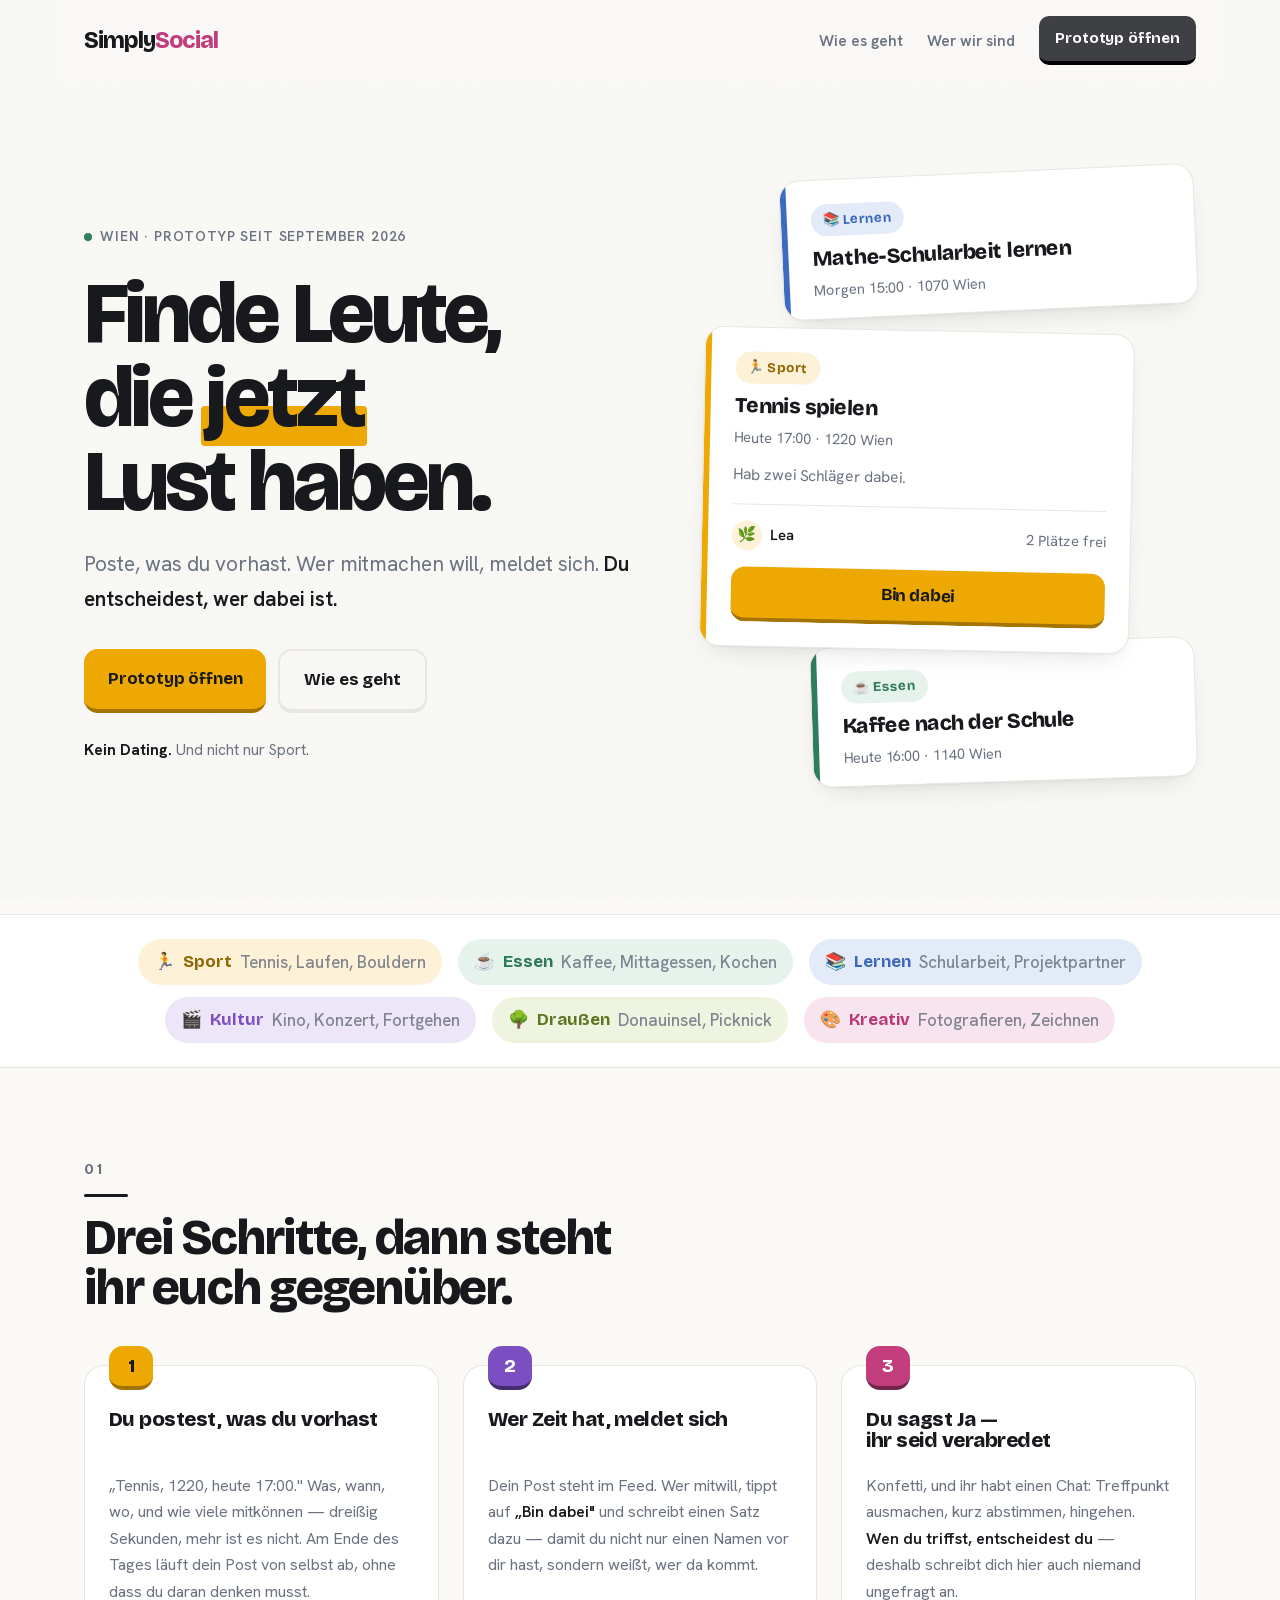
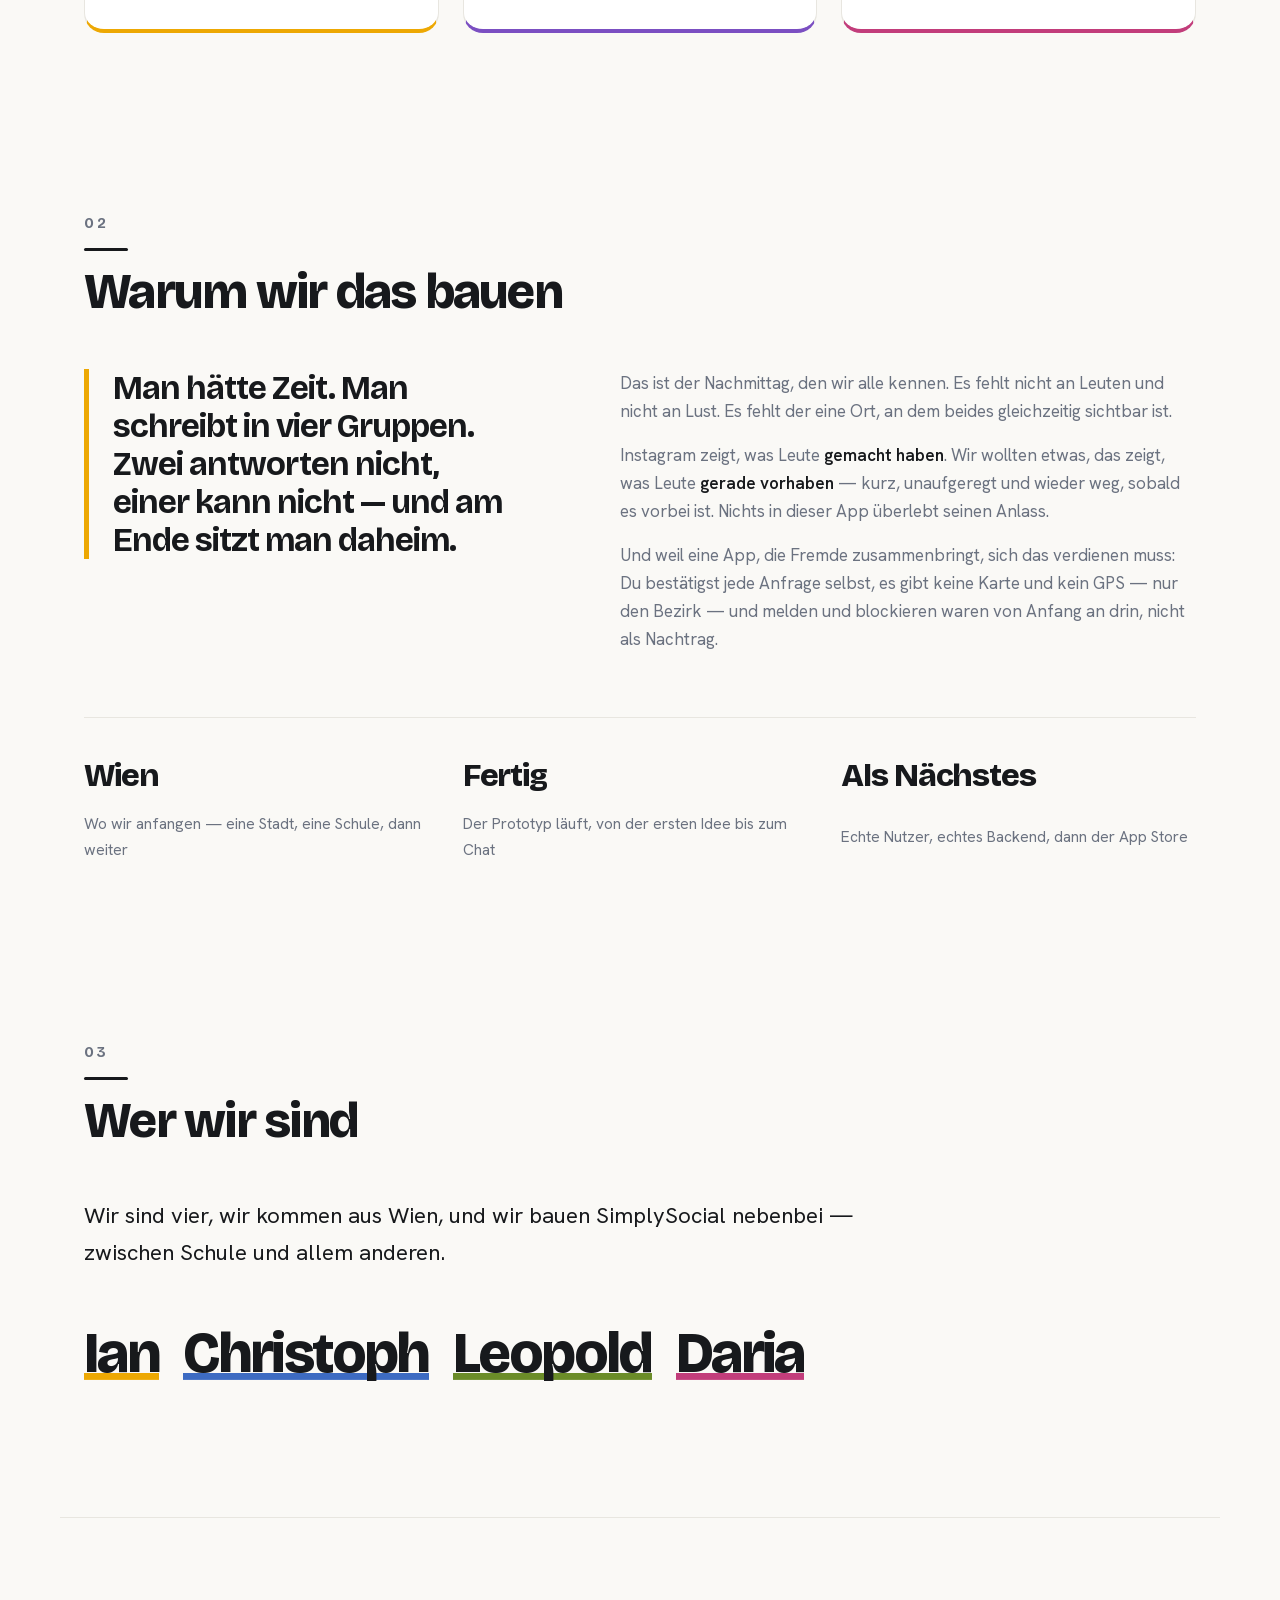
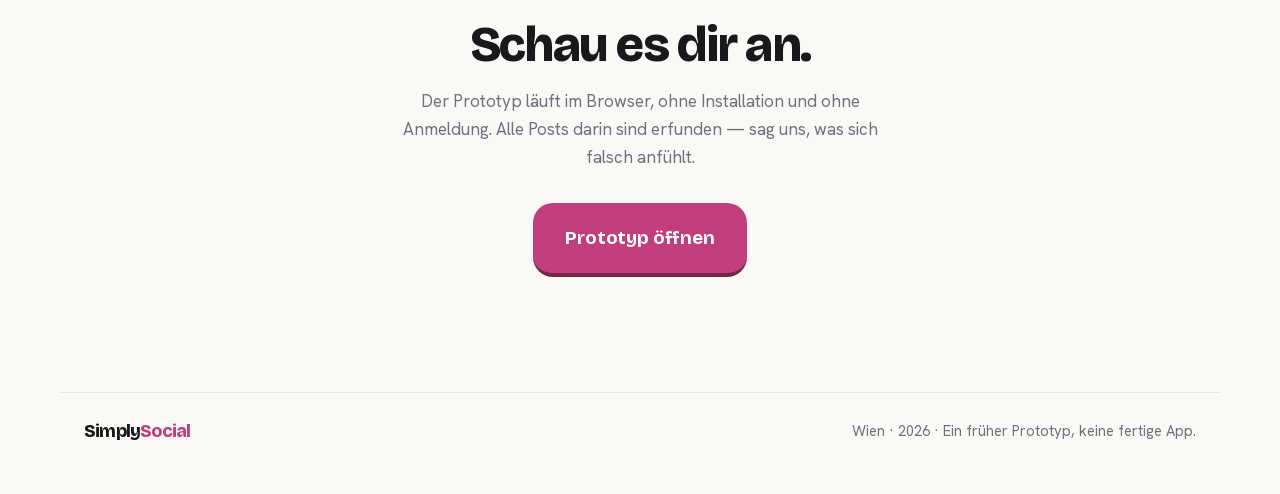
==== commit 149fa936: "Phase 10 — Ians Rückmeldung eingearbeitet - Laufband steht still: dieselben sechs Farben, aber ohne " ====
--- a/index.html
+++ b/index.html
@@ -112,10 +112,7 @@
 
 <!-- ══ KATEGORIEN ═══════════════════════════════════════════════════════════ -->
 <section class="band" aria-label="Die sechs Kategorien">
-  <div class="band-lauf">
-    <ul class="band-liste"></ul>
-    <ul class="band-liste" aria-hidden="true"></ul>
-  </div>
+  <ul class="band-liste"></ul>
 </section>
 
 <!-- ══ ABLAUF ═══════════════════════════════════════════════════════════════ -->
@@ -128,25 +125,27 @@
       <span class="schritt-zahl">1</span>
       <h3>Du postest, was du vorhast</h3>
       <p>
-        „Tennis, 1220, heute 17:00." Kategorie, Zeit, Bezirk, wie viele mitkönnen.
-        Dreißig Sekunden, mehr ist es nicht — und dein Post läuft am Ende des Tages
-        von selbst ab.
+        „Tennis, 1220, heute 17:00." Was, wann, wo, und wie viele mitkönnen —
+        dreißig Sekunden, mehr ist es nicht. Am Ende des Tages läuft dein Post von
+        selbst ab, ohne dass du daran denken musst.
       </p>
     </li>
     <li class="schritt reveal" data-kat="culture">
       <span class="schritt-zahl">2</span>
       <h3>Wer Zeit hat, meldet sich</h3>
       <p>
-        Dein Post steht im Feed. Ein Tipp auf <strong>„Bin dabei"</strong>, ein Satz
-        dazu — damit du nicht nur einen Namen siehst, sondern weißt, wer da kommt.
+        Dein Post steht im Feed. Wer mitwill, tippt auf <strong>„Bin dabei"</strong>
+        und schreibt einen Satz dazu — damit du nicht nur einen Namen vor dir hast,
+        sondern weißt, wer da kommt.
       </p>
     </li>
     <li class="schritt reveal" data-kat="creative">
       <span class="schritt-zahl">3</span>
-      <h3>Du sagst Ja. Erst dann geht der Chat auf</h3>
-      <p>
-        Niemand schreibt dich ungefragt an. <strong>Wen du triffst, entscheidest du</strong> —
-        und den Treffpunkt macht ihr euch danach im Chat aus, nicht vorher öffentlich.
+      <h3>Du sagst Ja —<br>ihr seid verabredet</h3>
+      <p>
+        Konfetti, und ihr habt einen Chat: Treffpunkt ausmachen, kurz abstimmen,
+        hingehen. <strong>Wen du triffst, entscheidest du</strong> — deshalb schreibt
+        dich hier auch niemand ungefragt an.
       </p>
     </li>
   </ol>
@@ -204,12 +203,6 @@
     <li class="reveal" data-kat="outdoor"><span>Leopold</span></li>
     <li class="reveal" data-kat="creative"><span>Daria</span></li>
   </ul>
-
-  <p class="wir-nach reveal">
-    Einer schreibt den Code, zwei kümmern sich ums Aussehen, einer hält den Rest
-    zusammen. Ehrlich gesagt sitzen wir bei den meisten Entscheidungen aber sowieso
-    zu viert — deshalb steht hier auch kein Organigramm.
-  </p>
 </section>
 
 <!-- ══ SCHLUSS ══════════════════════════════════════════════════════════════ -->
--- a/stil.css
+++ b/stil.css
@@ -361,24 +361,33 @@
   .karte-mitte { max-width: 460px; }
 }
 
-/* ── Das Farbband ────────────────────────────────────────────────────────── */
+/* ── Die Farbreihe ───────────────────────────────────────────────────────── */
+/* Bis zum 01.09.2026 lief das hier als Endlosband nach links. Ians Rückmeldung,
+   nachdem er die Seite am Handy gesehen hat: „Dieser Balken, der sich immer nach
+   links bewegt, das mag ich irgendwie nicht." Jetzt stehen dieselben sechs Farben
+   still da.
+
+   Mit der Bewegung ist die Struktur weggefallen, die es NUR für sie gab: die
+   doppelte Liste im HTML (damit die Schleife bei -50 % nahtlos von vorn beginnt)
+   und `width: max-content` (damit die Reihe überhaupt breiter als der Schirm sein
+   darf). Beides ist bei einer stehenden Reihe genau falsch herum — sie soll
+   umbrechen, nicht seitlich weglaufen. Nur `animation: none` hätte sechs
+   Kategorien zwölfmal stehen lassen. */
 
 .band {
   position: relative; z-index: 2;
   border-top: 1px solid var(--line);
   border-bottom: 1px solid var(--line);
   background: var(--surface);
-  padding: var(--xl) 0;
-  overflow: hidden;
-  --lauf: 46s;
-}
-.band-lauf { display: flex; width: max-content; animation: lauf var(--lauf) linear infinite; }
-.band:hover .band-lauf { animation-play-state: paused; }
-@keyframes lauf { to { transform: translateX(-50%); } }
+  padding: var(--xl) var(--lg);
+}
 
 .band-liste {
-  display: flex; align-items: center; gap: var(--xl);
-  list-style: none; margin: 0; padding: 0 calc(var(--xl) / 2);
+  display: flex; flex-wrap: wrap;
+  align-items: center; justify-content: center;
+  gap: var(--md) var(--lg);
+  list-style: none; margin: 0 auto; padding: 0;
+  max-width: var(--breite);
 }
 .band-liste li {
   display: inline-flex; align-items: center; gap: var(--sm);
@@ -392,6 +401,23 @@
 }
 .band-liste .beispiel {
   font-family: var(--body); font-weight: 500; color: var(--ink-soft); opacity: .85;
+}
+
+/* Am Handy fliegen die Beispiele raus, und das ist gemessen, nicht geschätzt:
+   Mit ihnen ist jede Pille rund 300 px breit — bei 343 px nutzbarer Breite passt
+   nie eine zweite daneben, alle sechs stehen untereinander, und die Reihe wird
+   386 px hoch. Das ist eine halbe Bildschirmhöhe für ein Element, das nur zeigen
+   soll „es geht um mehr als Sport". Ohne sie stehen drei nebeneinander.
+   700 px ist der Punkt, ab dem zwei volle Pillen nebeneinander Platz haben.
+   Die Information geht nicht verloren — direkt darunter stehen die drei Schritte. */
+@media (max-width: 700px) {
+  .band-liste .beispiel { display: none; }
+  .band-liste { gap: var(--sm); }
+  /* 15px statt 17px: Bei voller Größe sind die drei breitesten Pillen zusammen
+     346 px — drei Pixel mehr, als bei 375 px Schirmbreite Platz ist. Das ergab
+     eine Treppe 3 | 2 | 1 mit einer einsam stehenden Pille in der letzten Zeile.
+     Zwei Punkt weniger, und es sind zwei volle Dreierzeilen. */
+  .band-liste li { padding: 8px var(--md); font-size: .95rem; }
 }
 
 /* ── Abschnitte ──────────────────────────────────────────────────────────── */
@@ -445,7 +471,14 @@
   border-radius: var(--r-md);
   font-family: var(--display); font-size: 1.15rem; font-weight: 800;
 }
-.schritt h3 { font-size: 1.28rem; margin: var(--md) 0 var(--md); letter-spacing: -.025em; }
+/* Die Mindesthöhe von zwei Zeilen ist kein Schönheitsdetail: Die drei Karten
+   stehen nebeneinander, und sobald EIN Titel umbricht, beginnt in dieser Karte
+   der Fließtext eine Zeile tiefer als in den anderen zwei. Ohne die Mindesthöhe
+   zerlegt der nächste Textumbau das Raster wieder — und niemand denkt daran. */
+.schritt h3 {
+  font-size: 1.28rem; margin: var(--md) 0 var(--md); letter-spacing: -.025em;
+  min-height: calc(2 * 1.28rem * 1.25);
+}
 .schritt p { color: var(--ink-soft); font-size: 1rem; }
 .schritt strong { color: var(--ink); font-weight: 600; }
 
@@ -511,7 +544,6 @@
 .js .namen li span { background-size: 0% .12em; }
 .js .namen li.sichtbar span { background-size: 100% .12em; }
 
-.wir-nach { color: var(--ink-soft); max-width: var(--mass); }
 
 /* Schluss */
 .schluss {
@@ -593,5 +625,4 @@
   .js [data-auf], .js .reveal { opacity: 1; transform: none; }
   .hero h1 em::after { transform: scaleX(1); }
   .js .namen li span { background-size: 100% .12em; }
-  .band-lauf { animation: none; }
-}
+}
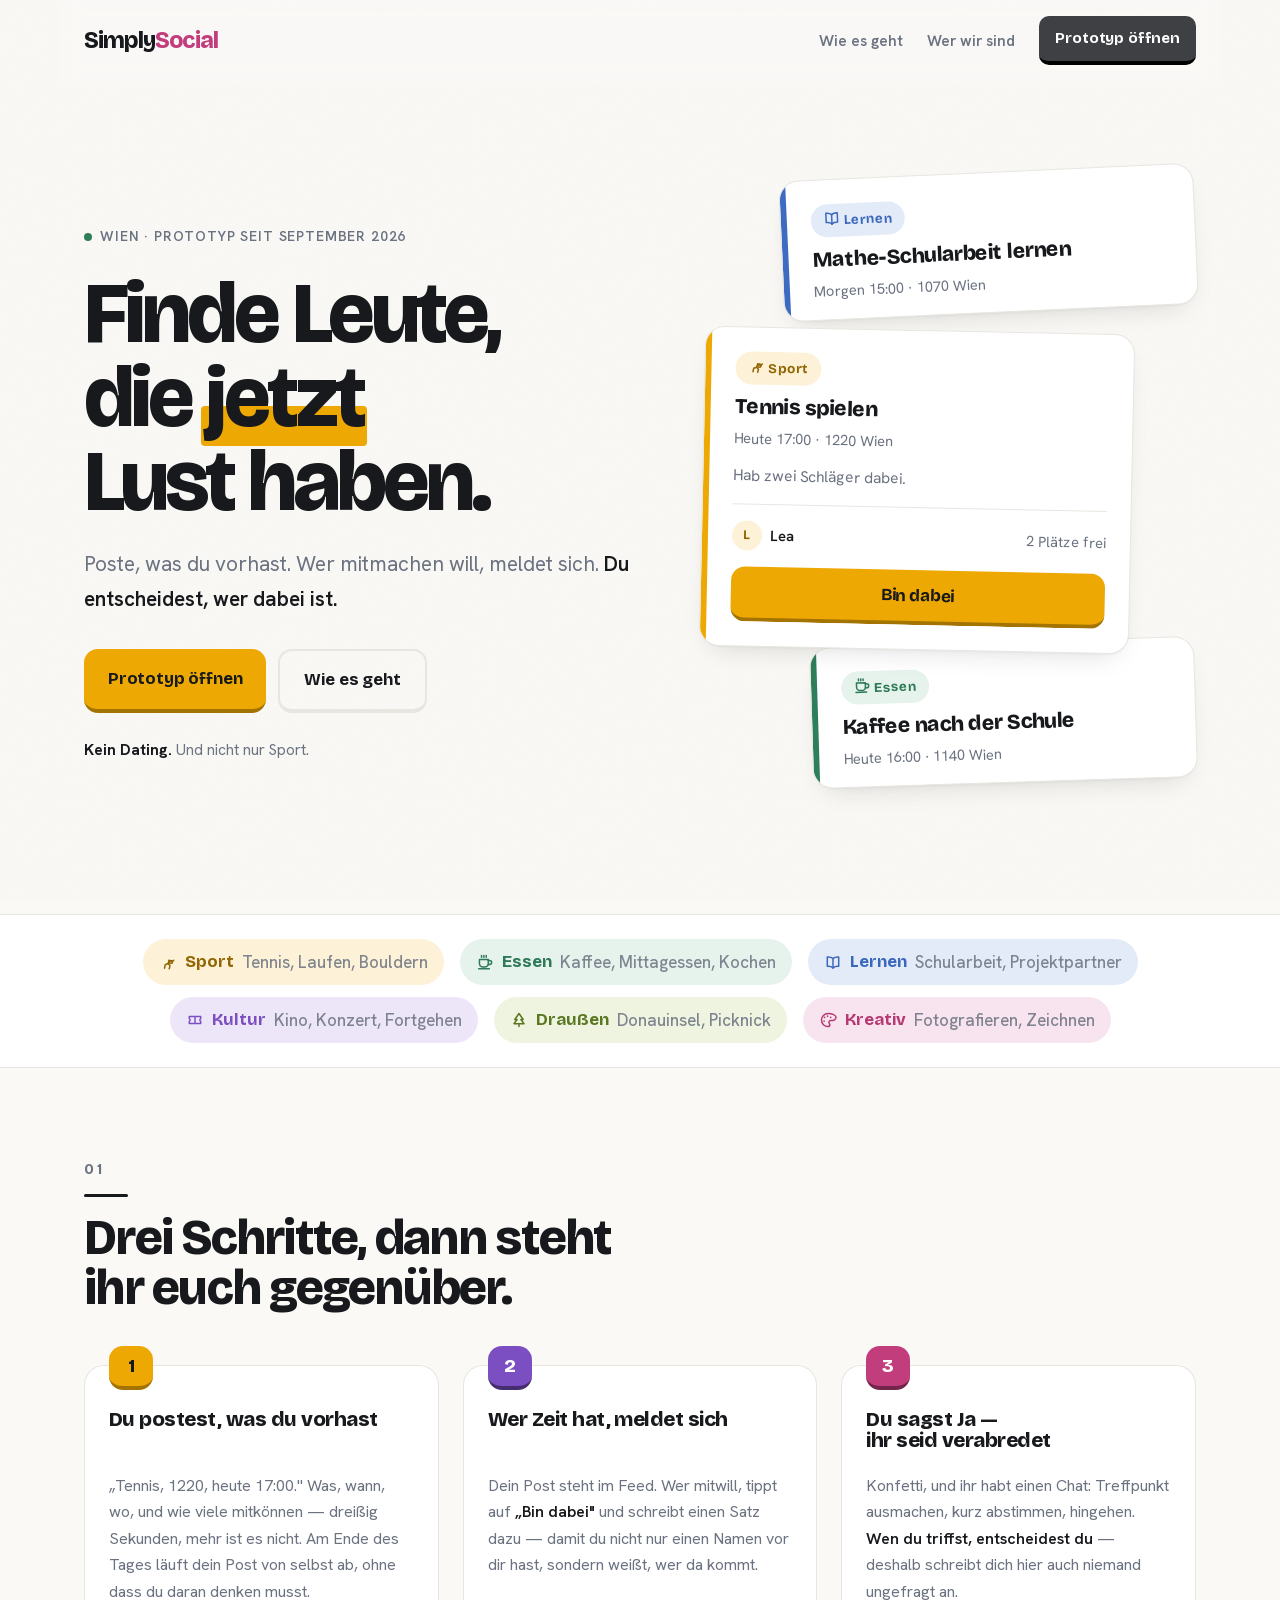
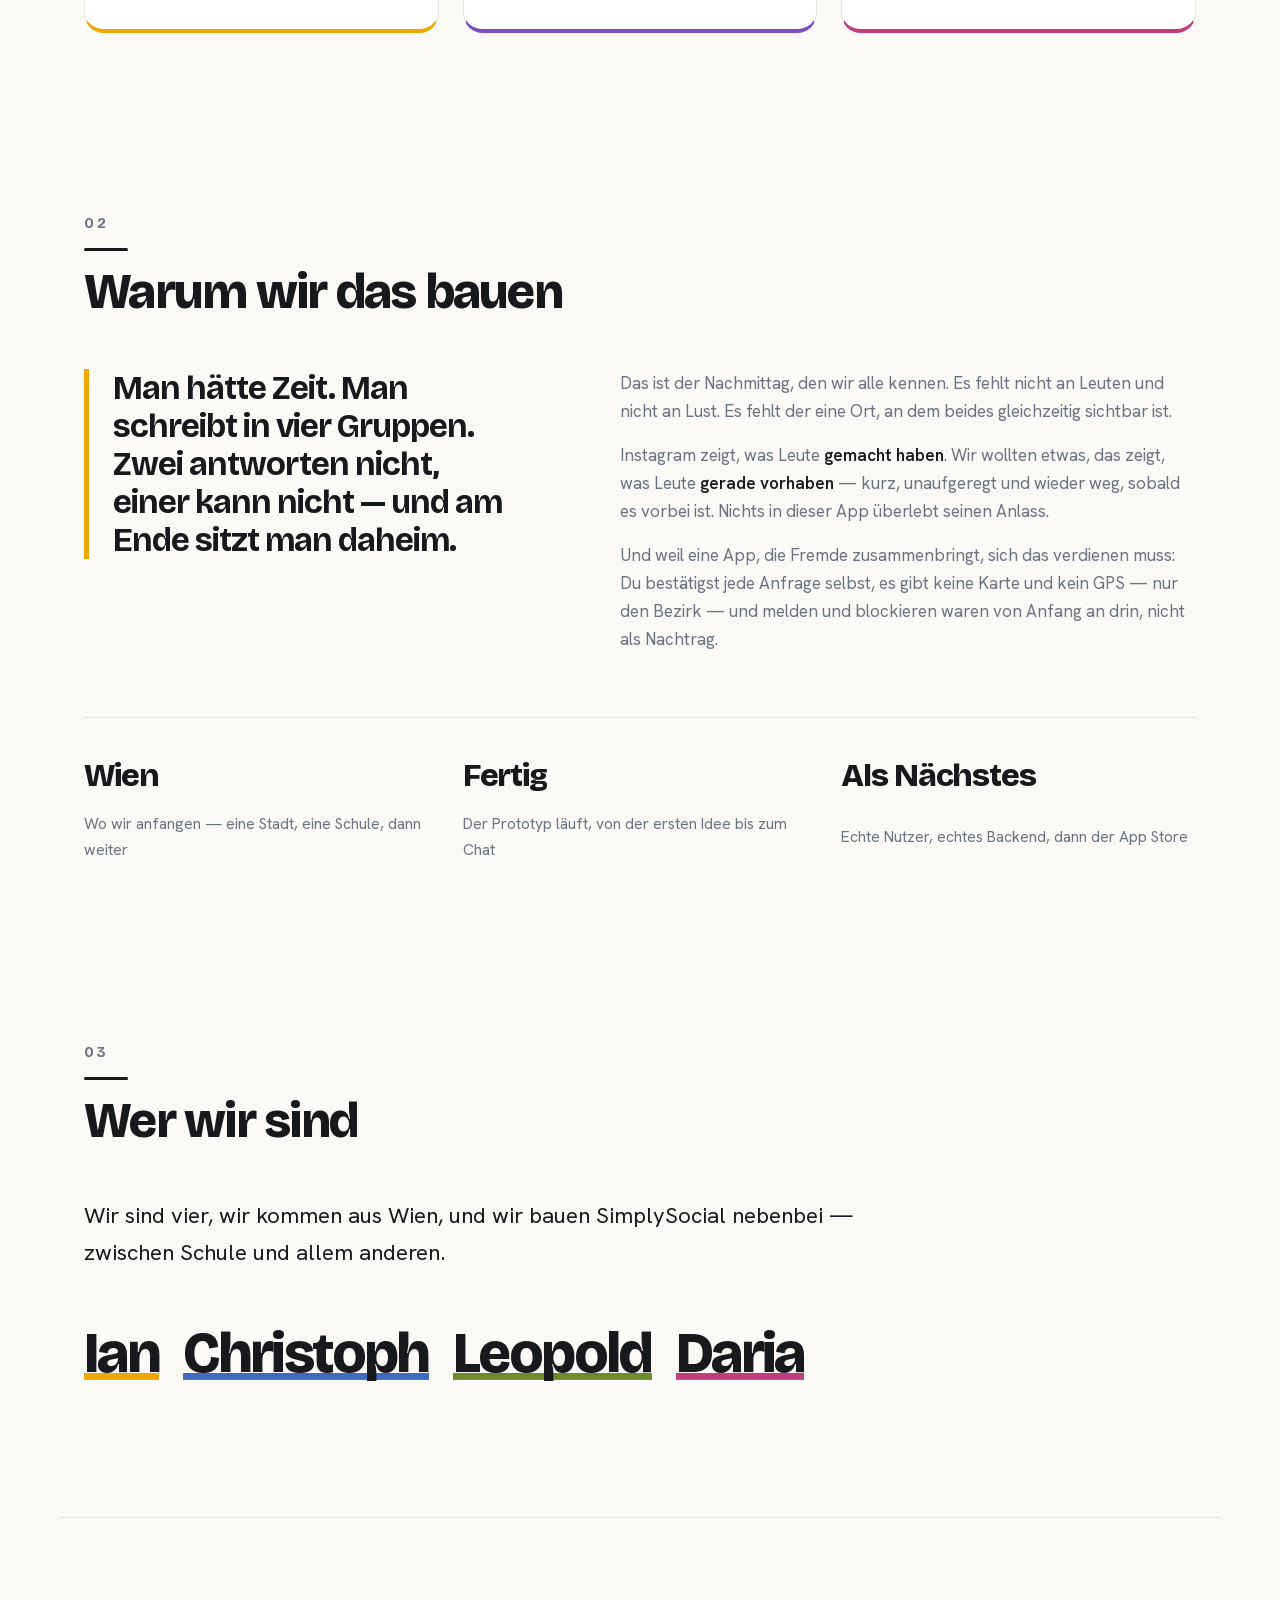
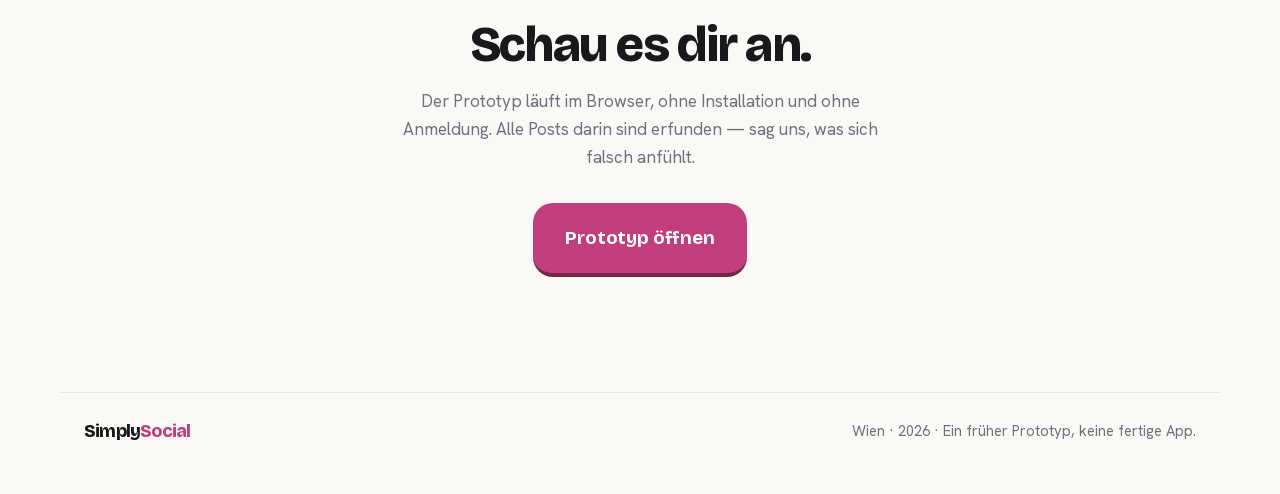
==== commit a6eb5553: "Phase 14 — Icons statt Emojis Die sechs Kategorie-Emojis und die zwei auf der Beispielkarte sind rau" ====
--- a/index.html
+++ b/index.html
@@ -73,7 +73,7 @@
     <article class="karte karte-hinten" data-kat="study" aria-hidden="true">
       <span class="streifen"></span>
       <div class="karte-inhalt">
-        <span class="pille">📚 Lernen</span>
+        <span class="pille"><span data-icon="buch"></span> Lernen</span>
         <h3>Mathe-Schularbeit lernen</h3>
         <p class="meta">Morgen 15:00 · 1070 Wien</p>
       </div>
@@ -82,19 +82,19 @@
     <article class="karte karte-mitte" data-kat="sport" id="spiel">
       <span class="streifen"></span>
       <div class="karte-inhalt">
-        <span class="pille">🏃 Sport</span>
+        <span class="pille"><span data-icon="laufen"></span> Sport</span>
         <h3>Tennis spielen</h3>
         <p class="meta">Heute 17:00 · 1220 Wien</p>
         <p class="notiz">Hab zwei Schläger dabei.</p>
         <div class="karte-fuss">
-          <span class="wer"><span class="avatar">🌿</span> Lea</span>
+          <span class="wer"><span class="avatar">L</span> Lea</span>
           <span class="plaetze">2 Plätze frei</span>
         </div>
         <button class="knopf knopf-voll" data-farbe="sport" id="dabei">
           Bin dabei
         </button>
         <p class="verabredet" id="verabredet" hidden>
-          <span class="haken">🎉</span> Ihr seid verabredet.
+          <span class="haken" data-icon="funken" data-icon-groesse="17"></span> Ihr seid verabredet.
         </p>
       </div>
     </article>
@@ -102,7 +102,7 @@
     <article class="karte karte-vorn" data-kat="food" aria-hidden="true">
       <span class="streifen"></span>
       <div class="karte-inhalt">
-        <span class="pille">☕ Essen</span>
+        <span class="pille"><span data-icon="tasse"></span> Essen</span>
         <h3>Kaffee nach der Schule</h3>
         <p class="meta">Heute 16:00 · 1140 Wien</p>
       </div>
@@ -228,6 +228,7 @@
 
 <div class="konfetti-buehne" id="konfetti" aria-hidden="true"></div>
 
+<script src="icons.js"></script>
 <script src="seite.js"></script>
 </body>
 </html>
--- a/stil.css
+++ b/stil.css
@@ -304,10 +304,15 @@
   font-size: .92rem;
 }
 .wer { display: inline-flex; align-items: center; gap: var(--sm); font-weight: 600; }
+/* Seit Phase 14 Initialen statt Emoji — wie in der App (`SsAvatar`). Die Farbe
+   kommt aus der Kategorievariable der Karte, nicht aus einem Hash: Auf der
+   Landing-Page steht genau eine Person, da wäre ein Streuwert Theater. */
 .avatar {
   display: inline-grid; place-items: center;
   width: 30px; height: 30px; border-radius: var(--r-pill);
-  background: var(--soft); font-size: .95rem;
+  background: var(--soft); color: var(--on-soft);
+  font-family: var(--display); font-weight: 700;
+  font-size: .82rem; letter-spacing: .03em;
 }
 .plaetze { color: var(--ink-soft); }
 
@@ -324,7 +329,14 @@
   text-align: center;
   animation: auftauchen .45s var(--ease) both;
 }
-.haken { font-style: normal; }
+/* ── Icons ────────────────────────────────────────────────────────────────
+   Ein SVG ist im Browser ein Inline-Element und setzt sich auf die Grundlinie
+   der Textzeile — dadurch steht es zu tief. `vertical-align: -.16em` hebt es
+   auf die optische Mitte; `flex-shrink: 0` verhindert, dass es in einer engen
+   Pille zusammengedrückt wird (dann wäre der Kreis ein Ei). */
+.ss-icon { vertical-align: -.16em; flex-shrink: 0; }
+.haken { display: inline-flex; align-items: center; }
+.haken .ss-icon { vertical-align: 0; }
 
 /* Der Fächer. Auf schmalen Schirmen fällt er weg — dort steht nur die Karte,
    die man anfassen kann. Drei gestapelte Karten am Handy sind Deko, die scrollt. */
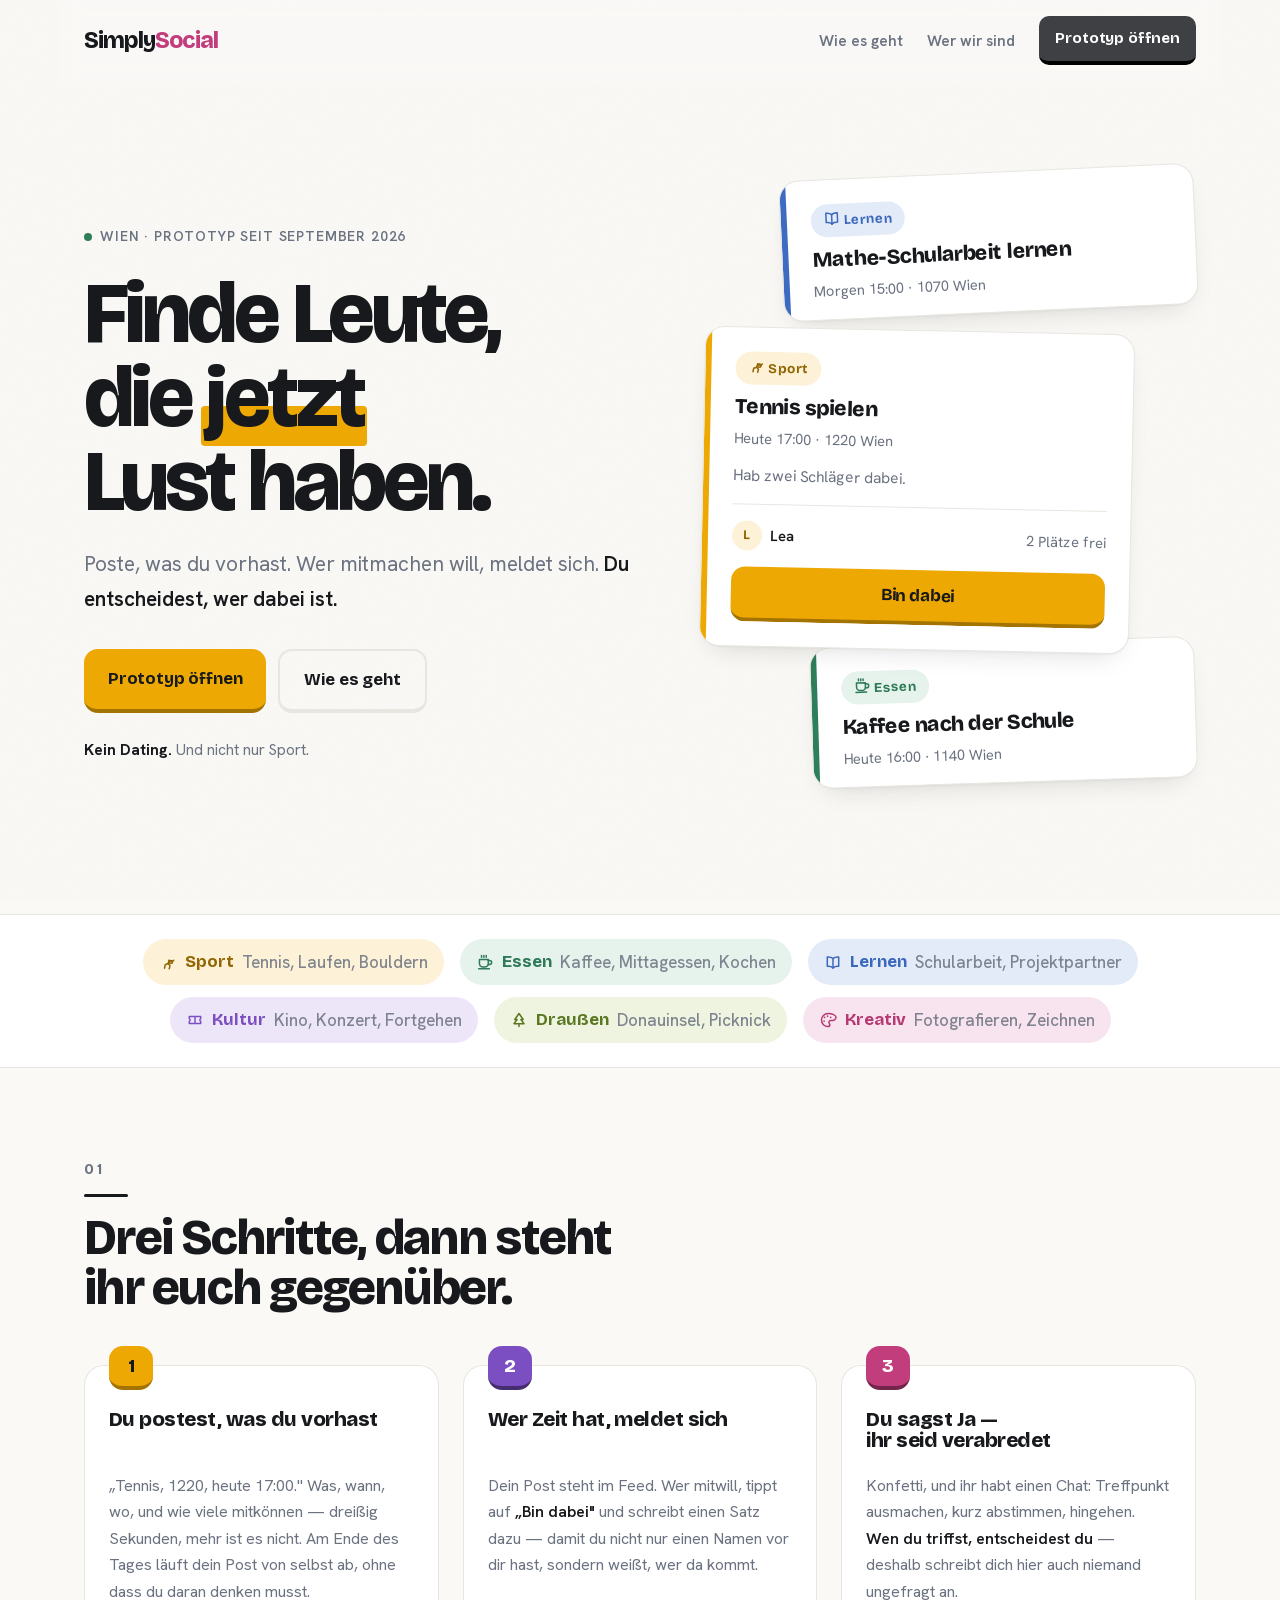
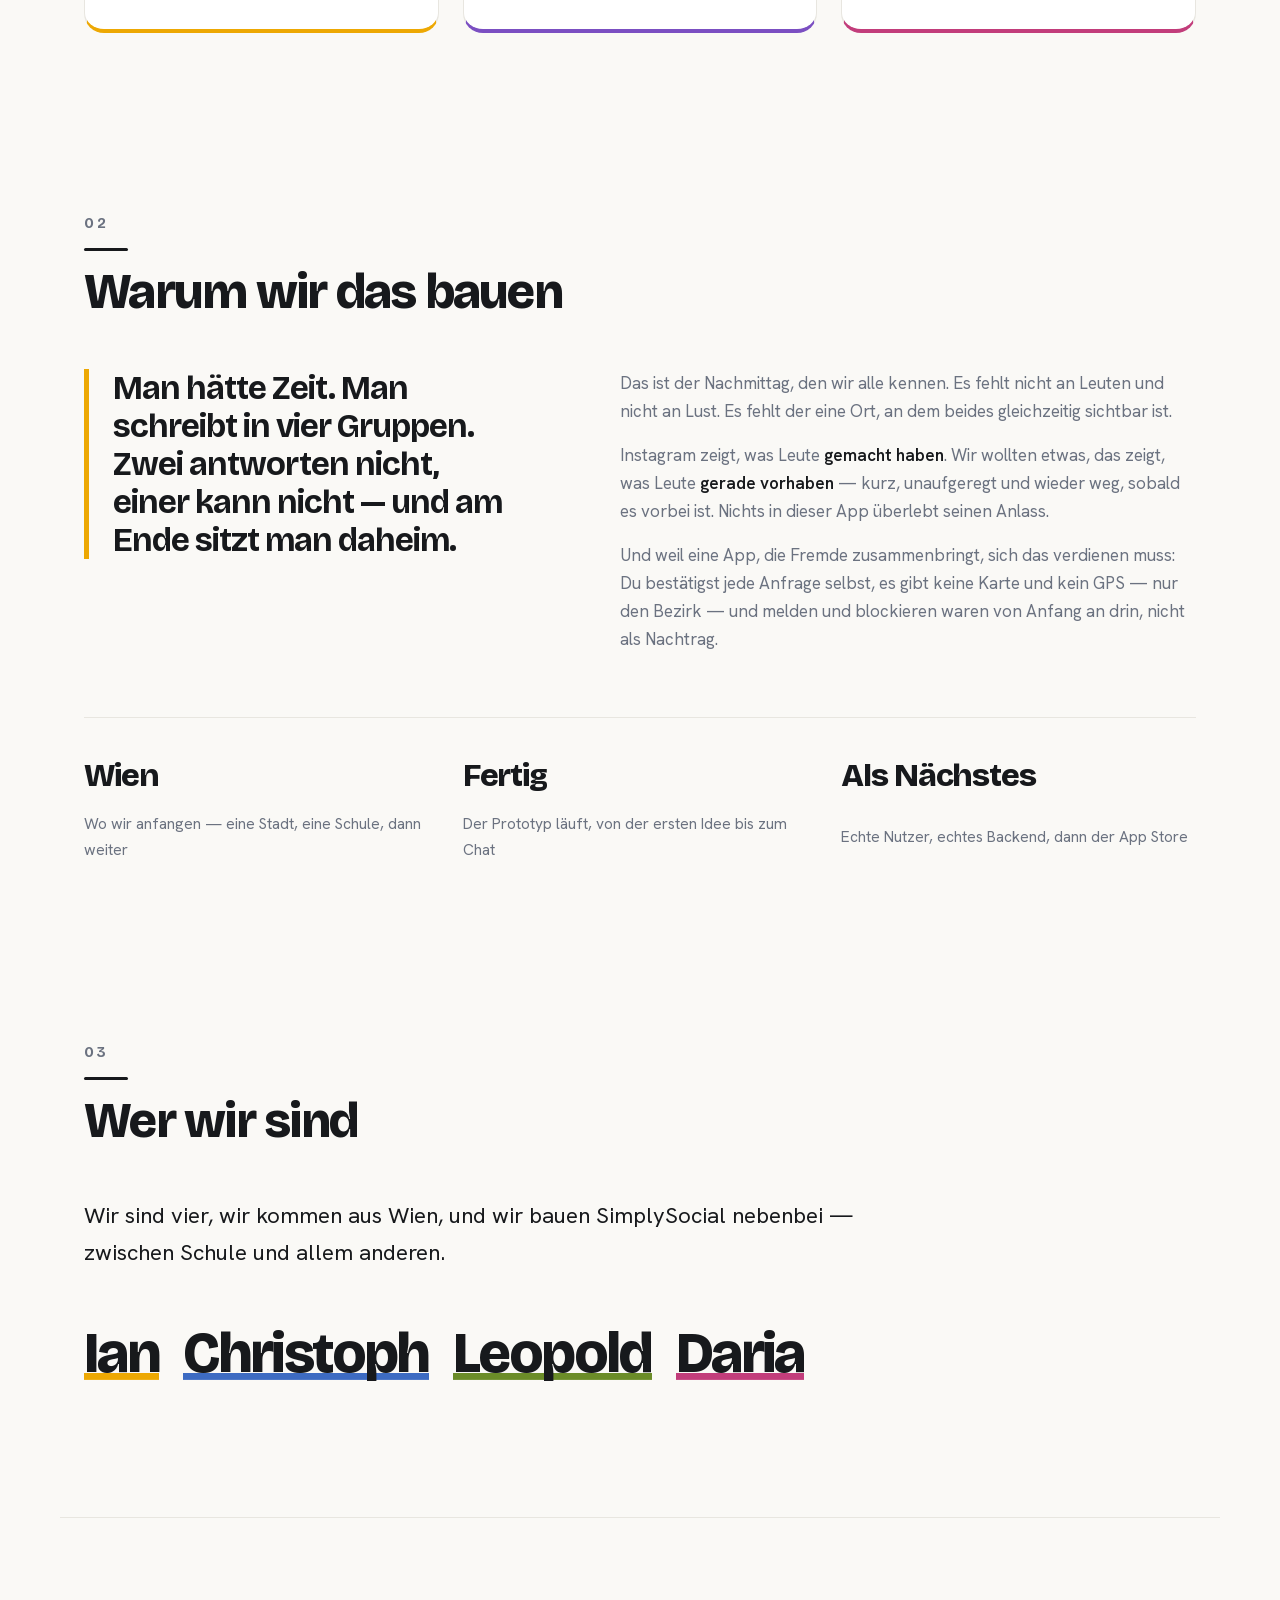
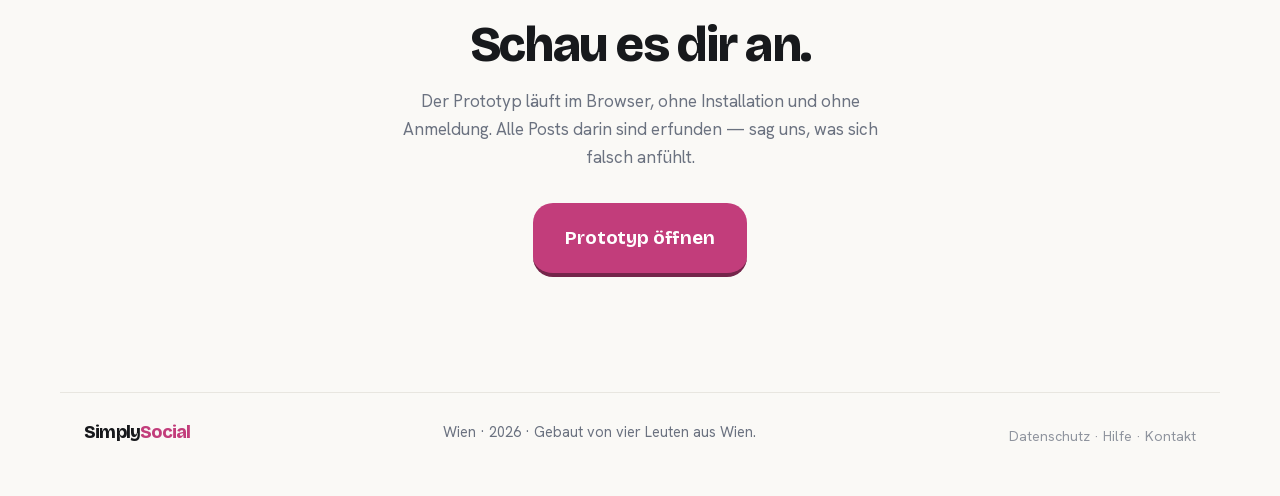
==== commit f7ac9d3f: "Datenschutz- und Hilfeseite für die App-Store-Einreichung Apple verlangt zwei Adressen, die beide au" ====
--- a/index.html
+++ b/index.html
@@ -223,7 +223,23 @@
   <span class="wortmarke wortmarke-klein">
     <span class="wm-1">Simply</span><span class="wm-2">Social</span>
   </span>
-  <p>Wien · 2026 · Ein früher Prototyp, keine fertige App.</p>
+  <!-- ⚠️ Hier stand bis zum 2026-09-28: „Ein früher Prototyp, keine fertige App."
+       Ians Entscheidung an dem Tag: umschreiben, BEVOR die App im Store ist.
+       Grund: Apple weist Apps zurück, die sich als Beta ausgeben, und ein
+       Prüfer kommt über die Hilfe-Seite hierher. Der Satz war nicht falsch,
+       aber er wird es am Tag der Freigabe — und dann denkt niemand daran.
+       🔴 Das Wort steht weiter SECHSMAL im Seitentext darüber. Das ist ein
+       eigener Auftrag (Projekt 34), kein Nachtrag hier. -->
+  <p>Wien · 2026 · Gebaut von vier Leuten aus Wien.</p>
+  <!-- Diese zwei Adressen stehen ab dem 2026-09-28 im App-Store-Eintrag. Apple
+       ruft sie direkt auf, und ein toter Link dort ist ein Ablehnungsgrund
+       (Guideline 1.5). Wer sie umbenennt, benennt sie auch bei Apple um —
+       `npm run asc texte` liest sie aus `simplysocial/scripts/storetexte.md`. -->
+  <p class="fuss-rechtlich">
+    <a href="datenschutz.html">Datenschutz</a> ·
+    <a href="hilfe.html">Hilfe</a> ·
+    <a href="mailto:ian.fhorak@gmail.com">Kontakt</a>
+  </p>
 </footer>
 
 <div class="konfetti-buehne" id="konfetti" aria-hidden="true"></div>
--- a/stil.css
+++ b/stil.css
@@ -638,3 +638,11 @@
   .hero h1 em::after { transform: scaleX(1); }
   .js .namen li span { background-size: 100% .12em; }
 }
+
+/* Die rechtlichen Adressen in der Fußzeile. Sie stehen ab dem 2026-09-28 im
+   App-Store-Eintrag — deshalb müssen sie von der Startseite aus erreichbar sein
+   und dürfen nicht nur in der sitemap stehen. Leiser als der Rest der Fußzeile:
+   Sie sollen auffindbar sein, nicht werben. */
+.fuss-rechtlich { margin-top: var(--sm); font-size: 14px; opacity: .75; }
+.fuss-rechtlich a { color: inherit; text-decoration: none; }
+.fuss-rechtlich a:hover { text-decoration: underline; }
